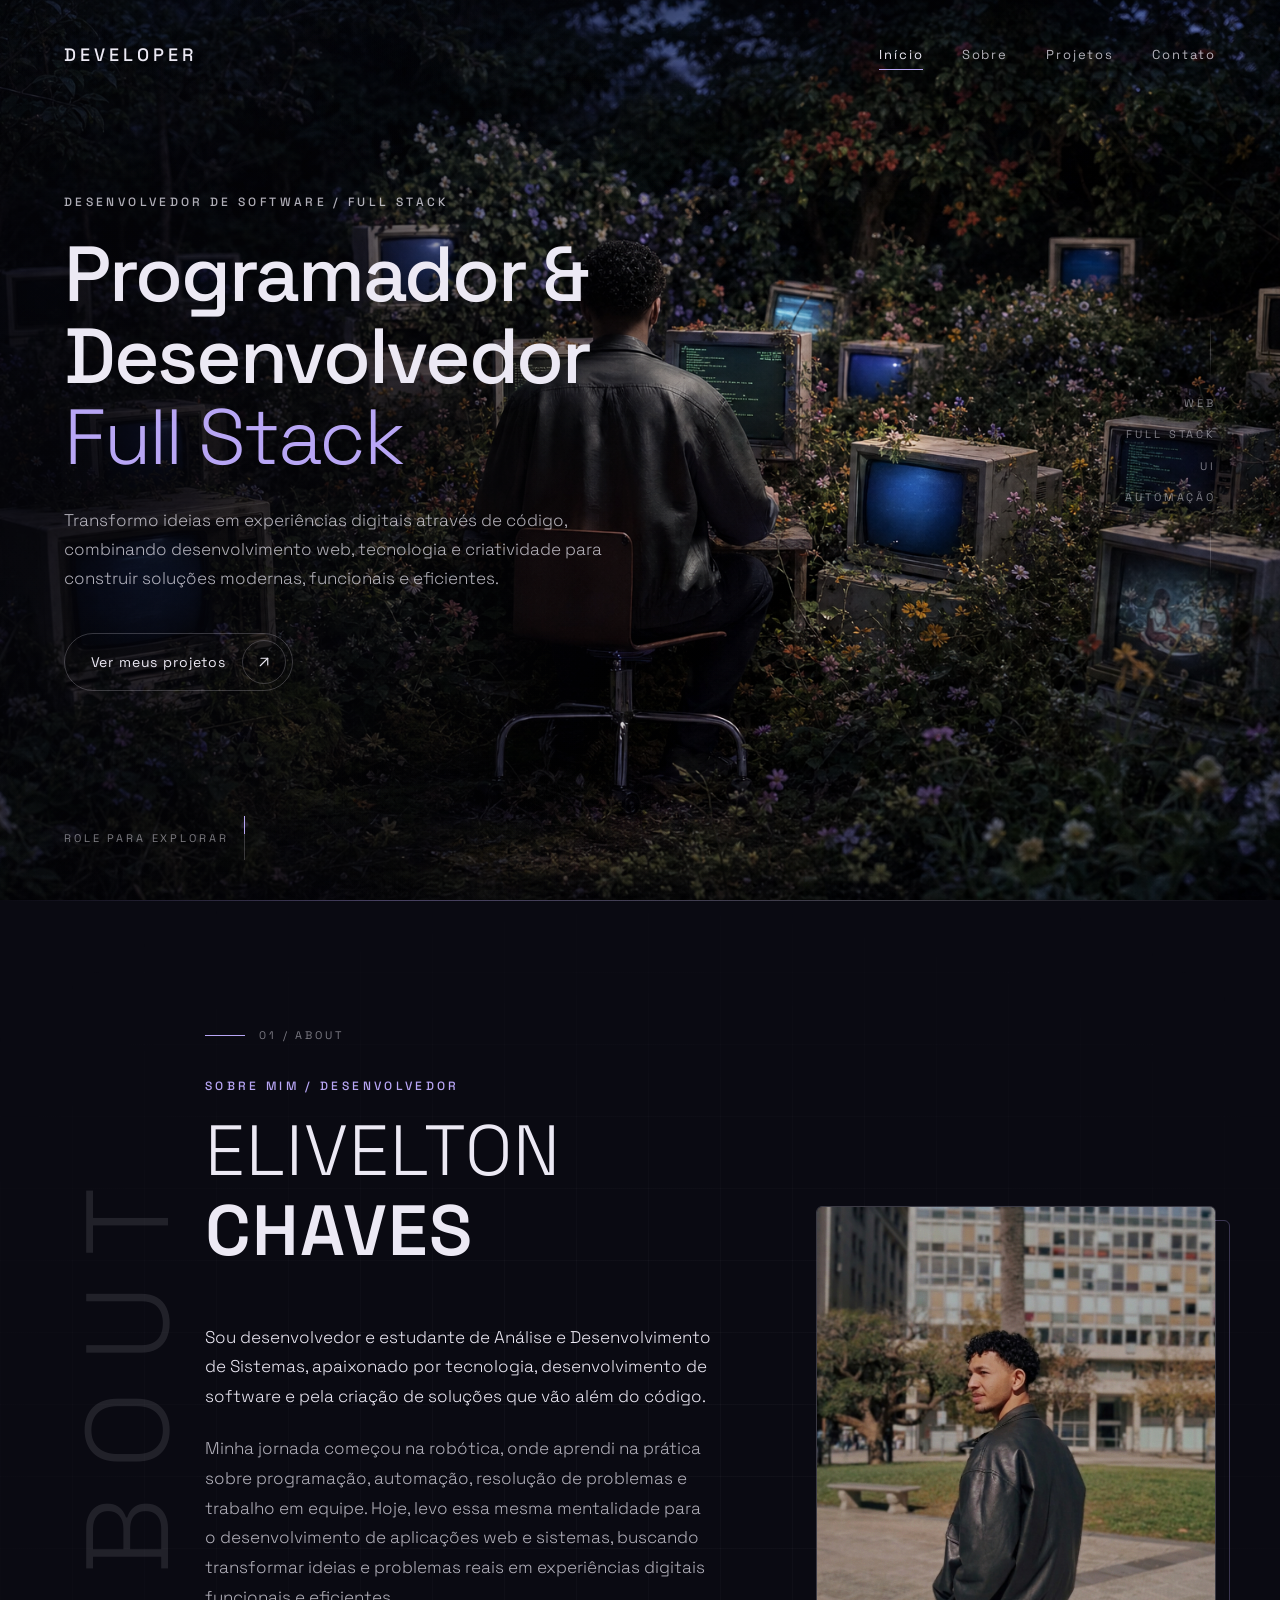
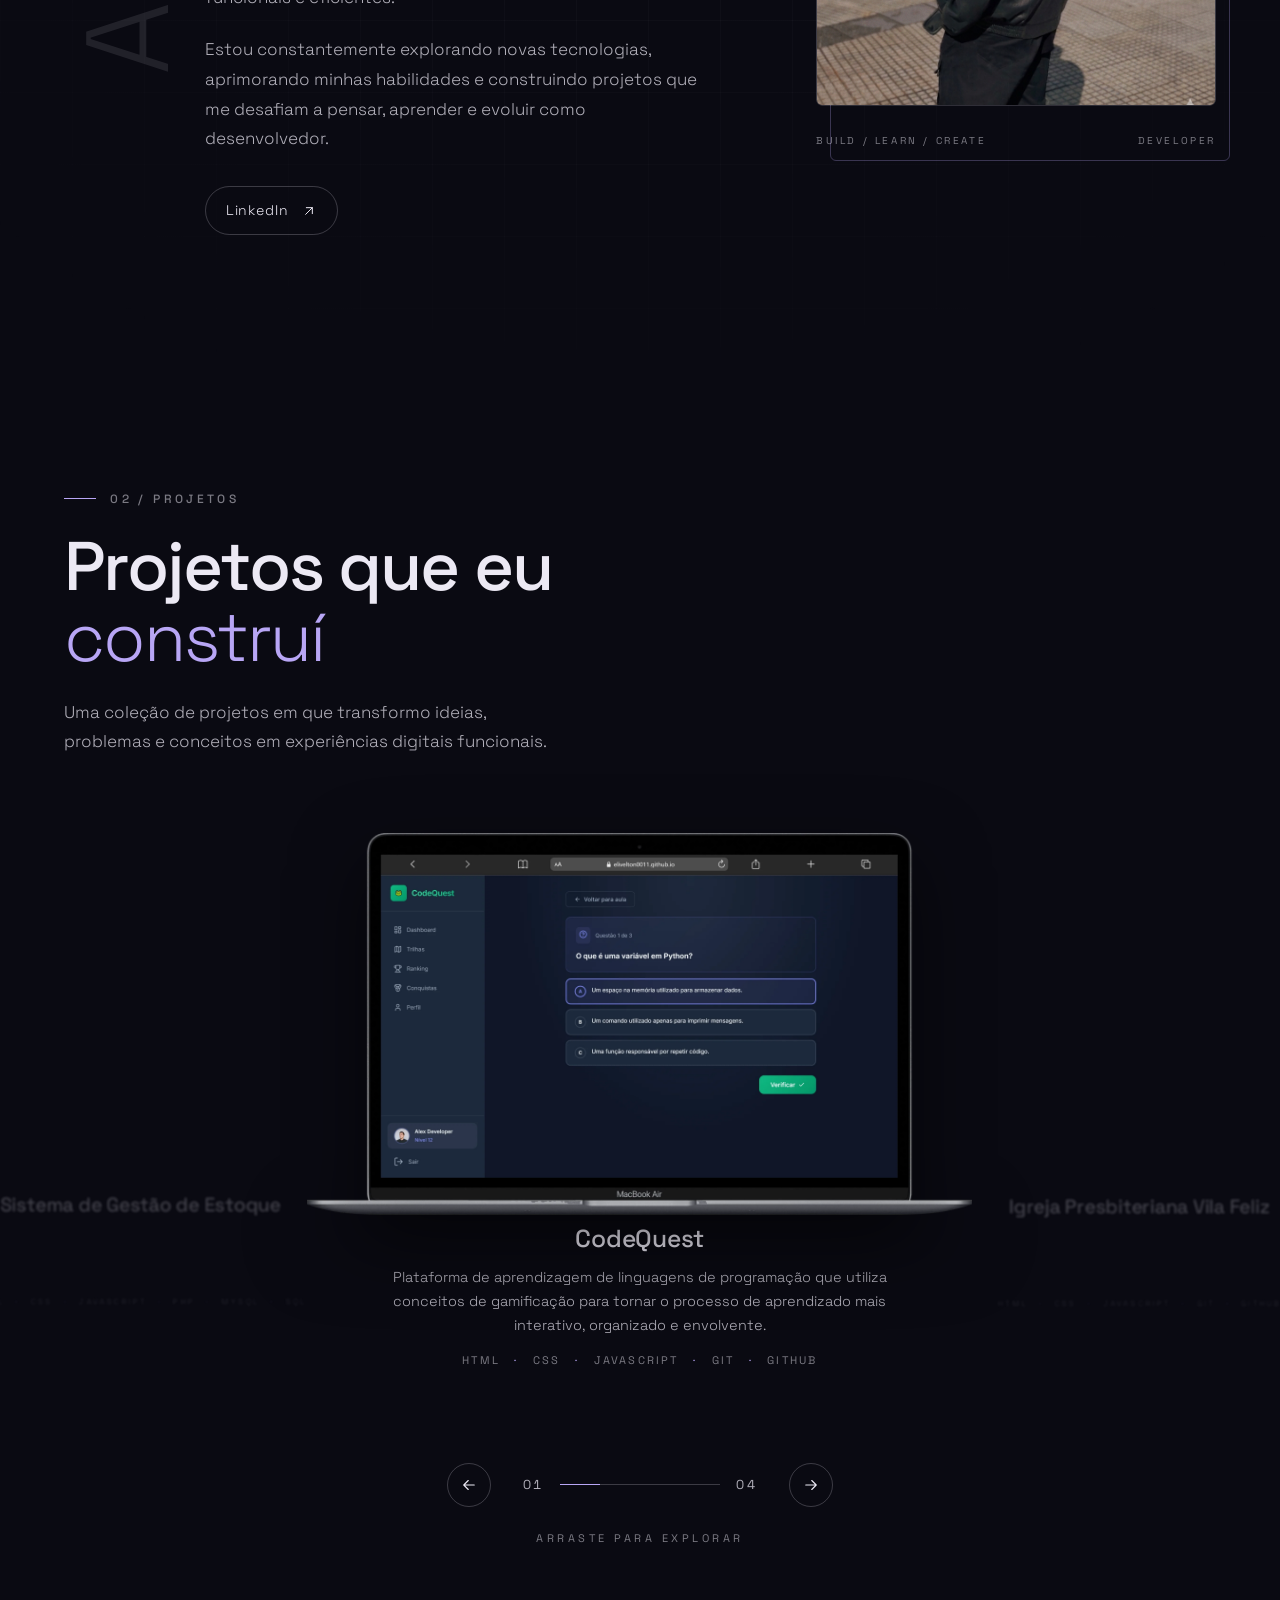
==== index.html @ 86b263e8 "hospedagem" ====
<!DOCTYPE html>
<html lang="pt-BR">
<head>
  <meta charset="UTF-8">
  <meta name="viewport" content="width=device-width, initial-scale=1">
  <title>Elivelton Chaves — Desenvolvedor Full Stack | Portfólio</title>
  <meta name="description" content="Portfólio de Elivelton Chaves, desenvolvedor full stack e estudante de Análise e Desenvolvimento de Sistemas. Veja projetos em HTML, CSS, JavaScript, Python e PHP.">
  <meta name="author" content="Elivelton Chaves">
  <meta name="robots" content="index, follow, max-image-preview:large">
  <meta name="theme-color" content="#0a0a12">
  <link rel="canonical" href="https://eliveltonchaves.com/">

  <!-- Open Graph / Twitter (falta apenas og:image, quando a imagem de compartilhamento 1200x630 existir) -->
  <meta property="og:type" content="website">
  <meta property="og:url" content="https://eliveltonchaves.com/">
  <meta property="og:locale" content="pt_BR">
  <meta property="og:site_name" content="Elivelton Chaves">
  <meta property="og:title" content="Elivelton Chaves — Desenvolvedor Full Stack">
  <meta property="og:description" content="Portfólio com projetos web: CodeQuest, Igreja Presbiteriana Vila Feliz, CobraFlow e Sistema de Gestão de Estoque.">
  <meta name="twitter:card" content="summary">
  <meta name="twitter:title" content="Elivelton Chaves — Desenvolvedor Full Stack">
  <meta name="twitter:description" content="Portfólio com projetos web: CodeQuest, Igreja Presbiteriana Vila Feliz, CobraFlow e Sistema de Gestão de Estoque.">

  <!-- Dados estruturados (schema.org) -->
  <script type="application/ld+json">
  {
    "@context": "https://schema.org",
    "@type": "Person",
    "name": "Elivelton Chaves",
    "url": "https://eliveltonchaves.com/",
    "jobTitle": "Desenvolvedor Full Stack",
    "description": "Desenvolvedor de software e estudante de Análise e Desenvolvimento de Sistemas.",
    "knowsAbout": ["HTML", "CSS", "JavaScript", "Python", "PHP", "MySQL", "Git"],
    "sameAs": ["https://www.linkedin.com/in/eliveltonchaves/"]
  }
  </script>

  <link rel="preconnect" href="https://fonts.googleapis.com">
  <link rel="preconnect" href="https://fonts.gstatic.com" crossorigin>
  <link href="https://fonts.googleapis.com/css2?family=Space+Grotesk:wght@300;400;500;600&display=swap" rel="stylesheet">
  <link rel="stylesheet" href="css/style.css">
</head>
<body>

  <section class="hero" id="inicio">
    <!-- Imagem original, sem nenhum filtro ou alteração -->
    <img class="hero__bg" src="assets/background.png" alt="Desenvolvedor sentado de costas diante de monitores CRT antigos, em meio a um jardim de flores à noite">

    <!-- Imagem de revelação: invisível por padrão, aparece só ao redor do cursor -->
    <img class="hero__reveal" src="assets/revelar-background.png" alt="" aria-hidden="true" decoding="async">

    <!-- Atmosfera de profundidade (elemento separado, a imagem não é tocada) -->
    <div class="hero__atmosphere" aria-hidden="true"></div>

    <header class="header">
      <a class="logo" href="#inicio" aria-label="Developer, ir para o início">Developer</a>

      <button class="menu-toggle" type="button" aria-label="Abrir menu" aria-expanded="false" aria-controls="menu">
        <span></span><span></span><span></span>
      </button>

      <nav class="nav" id="menu" aria-label="Navegação principal">
        <ul class="nav__list">
          <li><a class="nav__link is-active" href="#inicio">Início</a></li>
          <li><a class="nav__link" href="#sobre">Sobre</a></li>
          <li><a class="nav__link" href="#projetos">Projetos</a></li>
          <li><a class="nav__link" href="#contato">Contato</a></li>
        </ul>
      </nav>
    </header>

    <main class="hero__content">
      <p class="eyebrow">Desenvolvedor de Software / Full Stack</p>

      <h1 class="title">
        Programador &amp; Desenvolvedor <em>Full Stack</em>
      </h1>

      <p class="lead">
        Transformo ideias em experiências digitais através de código, combinando desenvolvimento web, tecnologia e criatividade para construir soluções modernas, funcionais e eficientes.
      </p>

      <a class="cta" href="#projetos">
        <span class="cta__label">Ver meus projetos</span>
        <span class="cta__icon" aria-hidden="true">
          <svg viewBox="0 0 24 24" width="18" height="18" fill="none" stroke="currentColor" stroke-width="1.5" stroke-linecap="round" stroke-linejoin="round">
            <path d="M7 17 17 7"/><path d="M8 7h9v9"/>
          </svg>
        </span>
      </a>
    </main>

    <aside class="tags" aria-label="Áreas de atuação">
      <span class="tags__line" aria-hidden="true"></span>
      <ul class="tags__list">
        <li>Web</li>
        <li>Full Stack</li>
        <li>UI</li>
        <li>Automação</li>
      </ul>
      <span class="tags__line" aria-hidden="true"></span>
    </aside>

    <footer class="scroll">
      <a class="scroll__link" href="#sobre" aria-label="Rolar para a próxima seção">
        <span class="scroll__text">Role para explorar</span>
        <span class="scroll__track" aria-hidden="true"><span class="scroll__dot"></span></span>
      </a>
    </footer>
  </section>

  <section class="about" id="sobre" aria-labelledby="about-title">
    <span class="about__grid" aria-hidden="true"></span>

    <p class="about__label" aria-hidden="true"><span class="about__label-inner">About</span></p>

    <div class="about__head">
      <p class="about__meta" aria-hidden="true"><span class="about__tick"></span>01 / About</p>
      <p class="about__eyebrow">Sobre mim / Desenvolvedor</p>
      <h2 class="about__name" id="about-title">
        <span class="word"><span class="word__inner">Elivelton</span></span>
        <span class="word word--bold"><span class="word__inner" style="--i:1">Chaves</span></span>
      </h2>
    </div>

    <figure class="about__photo">
      <div class="about__frame">
        <img src="assets/elivelton.png" width="896" height="1188" loading="lazy" decoding="async"
             alt="Retrato de Elivelton Chaves, de perfil, usando jaqueta de couro preta em uma praça ao ar livre">
        <span class="about__grain" aria-hidden="true"></span>
      </div>
      <figcaption class="about__caption" aria-hidden="true">
        <span>Build / Learn / Create</span>
        <span>Developer</span>
      </figcaption>
    </figure>

    <div class="about__bio">
      <p>Sou desenvolvedor e estudante de Análise e Desenvolvimento de Sistemas, apaixonado por tecnologia, desenvolvimento de software e pela criação de soluções que vão além do código.</p>
      <p>Minha jornada começou na robótica, onde aprendi na prática sobre programação, automação, resolução de problemas e trabalho em equipe. Hoje, levo essa mesma mentalidade para o desenvolvimento de aplicações web e sistemas, buscando transformar ideias e problemas reais em experiências digitais funcionais e eficientes.</p>
      <p>Estou constantemente explorando novas tecnologias, aprimorando minhas habilidades e construindo projetos que me desafiam a pensar, aprender e evoluir como desenvolvedor.</p>
      <p class="about__social">
        <a class="about__link" href="https://www.linkedin.com/in/eliveltonchaves/" target="_blank" rel="noopener noreferrer" aria-label="Elivelton Chaves no LinkedIn (abre em nova aba)">
          <span>LinkedIn</span>
          <svg viewBox="0 0 24 24" width="16" height="16" fill="none" stroke="currentColor" stroke-width="1.5" stroke-linecap="round" stroke-linejoin="round" aria-hidden="true">
            <path d="M7 17 17 7"/><path d="M8 7h9v9"/>
          </svg>
        </a>
      </p>
    </div>
  </section>

  <section class="projects" id="projetos" aria-labelledby="projects-title">
    <div class="projects__head">
      <p class="projects__meta"><span class="projects__tick" aria-hidden="true"></span>02 / PROJETOS</p>
      <h2 class="projects__title" id="projects-title">Projetos que eu <em>construí</em></h2>
      <p class="projects__lead">Uma coleção de projetos em que transformo ideias, problemas e conceitos em experiências digitais funcionais.</p>
    </div>

    <div class="pstage">
      <div class="pviewport" id="pviewport" tabindex="0" role="group" aria-roledescription="carousel" aria-label="Projetos"></div>
    </div>

    <div class="pcontrols">
      <button class="pbtn" id="pprev" type="button" aria-label="Projeto anterior"><svg viewBox="0 0 24 24" width="18" height="18" fill="none" stroke="currentColor" stroke-width="1.5" stroke-linecap="round" stroke-linejoin="round" aria-hidden="true"><path d="M19 12H5M11 6l-6 6 6 6"/></svg></button>
      <p class="pcount" aria-live="polite"><span id="pcur">01</span><span class="ptrack" aria-hidden="true"><i id="pfill"></i></span><span id="ptot">04</span></p>
      <button class="pbtn" id="pnext" type="button" aria-label="Próximo projeto"><svg viewBox="0 0 24 24" width="18" height="18" fill="none" stroke="currentColor" stroke-width="1.5" stroke-linecap="round" stroke-linejoin="round" aria-hidden="true"><path d="M5 12h14M13 6l6 6-6 6"/></svg></button>
    </div>
    <p class="phint" aria-hidden="true">Arraste para explorar</p>

    <noscript>
      <ul>
        <li><strong>CodeQuest</strong> — plataforma gamificada para aprender linguagens de programação.</li>
        <li><a href="https://www.ipvilafeliz.org/" rel="noopener noreferrer">Igreja Presbiteriana Vila Feliz</a> — portal institucional da igreja.</li>
        <li><strong>CobraFlow</strong> — automação de mensagens de cobrança.</li>
        <li><strong>Sistema de Gestão de Estoque</strong> — controle de produtos, categorias e preços.</li>
      </ul>
    </noscript>
  </section>

  <script src="js/projects.js"></script>
  <script src="js/script.js"></script>
</body>
</html>
---- css/style.css ----
/* ==========================================================
   Hero — portfólio de desenvolvedor
   A imagem de fundo nunca recebe filtros: todo efeito de
   leitura vive em elementos separados (.hero__atmosphere).
   ========================================================== */

:root {
  --ink: #0a0a12;
  --text: #ece9f4;
  --text-soft: rgba(236, 233, 244, 0.74);
  --text-faint: rgba(236, 233, 244, 0.5);
  --lavender: #b8a6f5;
  --line: rgba(236, 233, 244, 0.22);

  --font: "Space Grotesk", "Segoe UI", "Helvetica Neue", Arial, sans-serif;
  --pad-x: clamp(1.25rem, 5vw, 4.5rem);
  --pad-y: clamp(1.25rem, 3.5vw, 2.5rem);
  --ease: cubic-bezier(0.22, 0.61, 0.36, 1);
}

*, *::before, *::after { box-sizing: border-box; margin: 0; padding: 0; }

html { scroll-behavior: smooth; -webkit-text-size-adjust: 100%; }

body {
  font-family: var(--font);
  background: var(--ink);
  color: var(--text);
  -webkit-font-smoothing: antialiased;
}

a { color: inherit; text-decoration: none; }
ul { list-style: none; }

:focus-visible {
  outline: 1px solid var(--lavender);
  outline-offset: 4px;
  border-radius: 2px;
}

/* ---------- Seção ---------- */
.hero {
  position: relative;
  min-height: 100vh;
  min-height: 100svh;
  overflow: hidden;
  isolation: isolate;
  display: grid;
  grid-template-rows: auto 1fr auto;
  padding: var(--pad-y) var(--pad-x);
}

.hero__bg {
  position: absolute;
  inset: 0;
  width: 100%;
  height: 100%;
  object-fit: cover;
  object-position: 55% center; /* mantém o personagem em quadro em telas estreitas */
  z-index: -2;
  user-select: none;
}

/* Sombra atmosférica: gradientes radiais sobrepostos, sem bordas, que somem em direção ao centro */
.hero__atmosphere {
  position: absolute;
  inset: 0;
  z-index: -1;
  pointer-events: none;
  background:
    radial-gradient(ellipse 62% 78% at 6% 52%,
      rgba(5, 5, 10, 0.84) 0%,
      rgba(5, 5, 10, 0.76) 20%,
      rgba(5, 5, 10, 0.58) 40%,
      rgba(5, 5, 10, 0.34) 58%,
      rgba(5, 5, 10, 0.14) 75%,
      rgba(5, 5, 10, 0.04) 88%,
      rgba(5, 5, 10, 0) 100%),
    radial-gradient(ellipse 70% 30% at 50% -4%,
      rgba(5, 5, 10, 0.5) 0%,
      rgba(5, 5, 10, 0.2) 55%,
      rgba(5, 5, 10, 0) 100%),
    radial-gradient(ellipse 60% 26% at 20% 108%,
      rgba(5, 5, 10, 0.5) 0%,
      rgba(5, 5, 10, 0.18) 55%,
      rgba(5, 5, 10, 0) 100%);
}

/* ---------- Header ---------- */
.header {
  display: flex;
  align-items: center;
  justify-content: space-between;
  position: relative;
  z-index: 10;
}

.logo {
  font-size: 1.125rem;
  font-weight: 500;
  letter-spacing: 0.22em;
  text-transform: uppercase;
  transition: color 0.4s var(--ease), letter-spacing 0.5s var(--ease);
}
.logo:hover { color: var(--lavender); letter-spacing: 0.3em; }

.nav__list { display: flex; gap: clamp(1.5rem, 3vw, 2.75rem); }

.nav__link {
  position: relative;
  display: inline-block;
  padding: 0.4rem 0;
  font-size: 0.8125rem;
  font-weight: 400;
  letter-spacing: 0.14em;
  color: var(--text-soft);
  transition: color 0.35s var(--ease);
}
.nav__link::after {
  content: "";
  position: absolute;
  left: 0; bottom: 0;
  width: 100%; height: 1px;
  background: var(--lavender);
  transform: scaleX(0);
  transform-origin: right;
  transition: transform 0.45s var(--ease);
}
.nav__link:hover,
.nav__link.is-active { color: var(--text); }
.nav__link:hover::after,
.nav__link.is-active::after { transform: scaleX(1); transform-origin: left; }

.menu-toggle { display: none; }

/* ---------- Conteúdo principal ---------- */
.hero__content {
  align-self: center;
  max-width: 44rem;
  padding-block: 2rem;
}

.eyebrow {
  font-size: 0.75rem;
  font-weight: 500;
  letter-spacing: 0.28em;
  text-transform: uppercase;
  color: var(--text-soft);
  margin-bottom: 1.5rem;
}

.title {
  font-size: clamp(2.5rem, 1.2rem + 4.6vw, 5.25rem);
  font-weight: 500;
  line-height: 1.04;
  letter-spacing: -0.03em;
  color: var(--text);
  text-wrap: balance;
}
.title em {
  font-style: normal;
  font-weight: 300;
  color: var(--lavender);
}

.lead {
  max-width: 34rem;
  margin-top: 1.75rem;
  font-size: clamp(0.95rem, 0.88rem + 0.3vw, 1.0625rem);
  font-weight: 300;
  line-height: 1.7;
  color: var(--text-soft);
}

/* ---------- CTA ---------- */
.cta {
  display: inline-flex;
  align-items: center;
  gap: 1rem;
  margin-top: 2.5rem;
  padding: 0.4rem 0.4rem 0.4rem 1.6rem;
  border: 1px solid var(--line);
  border-radius: 999px;
  font-size: 0.875rem;
  letter-spacing: 0.06em;
  transition: border-color 0.45s var(--ease), gap 0.45s var(--ease), background-color 0.45s var(--ease);
}
.cta__icon {
  display: grid;
  place-items: center;
  width: 2.75rem;
  height: 2.75rem;
  border-radius: 50%;
  border: 1px solid var(--line);
  color: var(--text);
  transition: transform 0.6s var(--ease), background-color 0.45s var(--ease), color 0.45s var(--ease), border-color 0.45s var(--ease);
}
.cta:hover,
.cta:focus-visible {
  border-color: var(--lavender);
  gap: 1.35rem;
  background-color: rgba(184, 166, 245, 0.06);
}
.cta:hover .cta__icon,
.cta:focus-visible .cta__icon {
  transform: rotate(45deg);
  background-color: var(--lavender);
  border-color: var(--lavender);
  color: var(--ink);
}

/* ---------- Indicador lateral ---------- */
.tags {
  position: absolute;
  right: var(--pad-x);
  top: 50%;
  transform: translateY(-50%);
  display: flex;
  flex-direction: column;
  align-items: flex-end;
  gap: 1.1rem;
  z-index: 5;
}
.tags__line {
  width: 1px;
  height: 3.5rem;
  background: linear-gradient(to bottom, transparent, var(--line), transparent);
  margin-right: 0.3rem;
}
.tags__list {
  display: flex;
  flex-direction: column;
  align-items: flex-end;
  gap: 1.1rem;
}
.tags__list li {
  font-size: 0.6875rem;
  letter-spacing: 0.26em;
  text-transform: uppercase;
  color: var(--text-faint);
  transition: color 0.4s var(--ease);
}
.tags__list li:hover { color: var(--lavender); }

/* ---------- Scroll ---------- */
.scroll { position: relative; z-index: 5; }
.scroll__link {
  display: inline-flex;
  align-items: center;
  gap: 1rem;
  font-size: 0.6875rem;
  letter-spacing: 0.26em;
  text-transform: uppercase;
  color: var(--text-faint);
  transition: color 0.4s var(--ease);
}
.scroll__link:hover { color: var(--text); }

.scroll__track {
  position: relative;
  width: 1px;
  height: 2.75rem;
  background: var(--line);
  overflow: hidden;
}
.scroll__dot {
  position: absolute;
  left: 0; top: 0;
  width: 1px; height: 40%;
  background: var(--lavender);
  animation: scroll-hint 2.6s var(--ease) infinite;
}
@keyframes scroll-hint {
  0%   { transform: translateY(-100%); opacity: 0; }
  30%  { opacity: 1; }
  100% { transform: translateY(260%); opacity: 0; }
}

/* ---------- Entrada (uma única sequência ao carregar) ---------- */
@media (prefers-reduced-motion: no-preference) {
  .hero__content > * {
    opacity: 0;
    transform: translateY(14px);
    animation: enter 1s var(--ease) forwards;
  }
  .hero__content > :nth-child(1) { animation-delay: 0.15s; }
  .hero__content > :nth-child(2) { animation-delay: 0.3s; }
  .hero__content > :nth-child(3) { animation-delay: 0.45s; }
  .hero__content > :nth-child(4) { animation-delay: 0.6s; }
}
@keyframes enter { to { opacity: 1; transform: none; } }

@media (prefers-reduced-motion: reduce) {
  html { scroll-behavior: auto; }
  .scroll__dot { animation: none; height: 100%; opacity: 0.6; }
  * { transition-duration: 0.01ms !important; }
}

/* ==========================================================
   Tablet
   ========================================================== */
@media (max-width: 1024px) {
  .hero__content { max-width: 36rem; }
  .hero__atmosphere {
    background:
      radial-gradient(ellipse 80% 80% at 4% 52%,
        rgba(5, 5, 10, 0.86) 0%,
        rgba(5, 5, 10, 0.72) 25%,
        rgba(5, 5, 10, 0.46) 48%,
        rgba(5, 5, 10, 0.18) 72%,
        rgba(5, 5, 10, 0) 100%),
      radial-gradient(ellipse 70% 30% at 50% -4%, rgba(5, 5, 10, 0.5), rgba(5, 5, 10, 0) 100%),
      radial-gradient(ellipse 60% 26% at 20% 108%, rgba(5, 5, 10, 0.5), rgba(5, 5, 10, 0) 100%);
  }
}

/* ==========================================================
   Mobile
   ========================================================== */
@media (max-width: 720px) {
  .hero__bg { object-position: 58% center; }

  /* Sombra desce para a metade inferior, onde fica o texto */
  .hero__atmosphere {
    background:
      radial-gradient(ellipse 120% 70% at 30% 62%,
        rgba(5, 5, 10, 0.88) 0%,
        rgba(5, 5, 10, 0.74) 30%,
        rgba(5, 5, 10, 0.44) 58%,
        rgba(5, 5, 10, 0.14) 82%,
        rgba(5, 5, 10, 0) 100%),
      radial-gradient(ellipse 90% 22% at 50% -2%, rgba(5, 5, 10, 0.55), rgba(5, 5, 10, 0) 100%);
  }

  .hero__content { align-self: end; padding-block: 0 1.5rem; }
  .eyebrow { font-size: 0.6875rem; letter-spacing: 0.2em; margin-bottom: 1rem; }
  .lead { margin-top: 1.25rem; }
  .cta { margin-top: 1.75rem; }

  /* Menu mobile: botão fixo (acompanha a página), sem logo, 3 traços */
  .hero { z-index: 50; }
  .logo { display: none; }
  html.menu-open { overflow: hidden; overscroll-behavior: none; }
  .menu-toggle {
    display: grid;
    gap: 6px;
    width: 2.75rem;
    height: 2.75rem;
    place-content: center;
    background: rgba(10, 10, 18, 0.55);
    -webkit-backdrop-filter: blur(8px);
    backdrop-filter: blur(8px);
    border: 0;
    border-radius: 50%;
    cursor: pointer;
    position: fixed;
    top: var(--pad-y);
    right: var(--pad-x);
    z-index: 30;
  }
  .menu-toggle span {
    display: block;
    width: 1.5rem;
    height: 1px;
    background: var(--text);
    transition: transform 0.4s var(--ease), opacity 0.3s var(--ease);
  }
  .menu-toggle[aria-expanded="true"] span:nth-child(1) { transform: translateY(7px) rotate(45deg); }
  .menu-toggle[aria-expanded="true"] span:nth-child(2) { opacity: 0; transform: scaleX(0); }
  .menu-toggle[aria-expanded="true"] span:nth-child(3) { transform: translateY(-7px) rotate(-45deg); }

  .nav {
    position: fixed;
    inset: 0;
    z-index: 20;
    display: grid;
    place-items: center;
    background: rgba(5, 5, 10, 0.94);
    overscroll-behavior: contain;
    touch-action: none;
    opacity: 0;
    visibility: hidden;
    transition: opacity 0.4s var(--ease), visibility 0.4s;
  }
  .nav.is-open { opacity: 1; visibility: visible; }
  .nav__list { flex-direction: column; align-items: center; gap: 2rem; }
  .nav__link { font-size: 1.5rem; letter-spacing: 0.1em; }

  /* Indicadores: versão horizontal compacta no topo do conteúdo */
  .tags {
    top: auto;
    right: var(--pad-x);
    bottom: calc(var(--pad-y) + 0.25rem);
    transform: none;
    flex-direction: row;
    align-items: center;
  }
  .tags__line { display: none; }
  .tags__list { flex-direction: row; gap: 0.9rem; }
  .tags__list li:nth-child(n+3) { display: none; }

  .scroll__text { display: none; }
}

@media (max-width: 380px) {
  .tags { display: none; }
}

/* ==========================================================
   Revelação pelo cursor
   Mesma caixa, escala e posição de .hero__bg para alinhar
   pixel a pixel. A máscara é atualizada via JS (--mask).
   ========================================================== */
.hero__reveal {
  position: absolute;
  inset: 0;
  width: 100%;
  height: 100%;
  object-fit: cover;
  object-position: 55% center;
  z-index: -2;
  opacity: 0;
  pointer-events: none;
  user-select: none;
  will-change: mask-image, opacity;
  -webkit-mask-repeat: no-repeat;
  mask-repeat: no-repeat;
  -webkit-mask-size: 100% 100%;
  mask-size: 100% 100%;
}

@media (max-width: 720px) {
  .hero__reveal { object-position: 58% center; }
}

/* ==========================================================
   Seção Sobre
   Reaproveita as variáveis do Hero (--ink, --text, --lavender…)
   ========================================================== */
.about {
  position: relative;
  isolation: isolate;
  min-height: 100vh;
  display: grid;
  grid-template-columns: minmax(0, 1fr) minmax(0, 25rem);
  grid-template-areas:
    "head photo"
    "bio  photo";
  grid-template-rows: auto 1fr;
  column-gap: clamp(3rem, 8vw, 9rem);
  align-content: center;
  padding:
    clamp(5rem, 10vw, 8rem)
    var(--pad-x)
    clamp(5rem, 10vw, 8rem)
    calc(var(--pad-x) + clamp(6rem, 11vw, 10rem));
  background: var(--ink);
  overflow: hidden;
}

/* linha fina de transição com o Hero */
.about::before {
  content: "";
  position: absolute;
  top: 0; left: 0; right: 0;
  height: 1px;
  background: linear-gradient(90deg, transparent, rgba(184, 166, 245, 0.35) 30%, var(--line) 70%, transparent);
}

/* grade extremamente sutil, que se dissolve nas bordas */
.about__grid {
  position: absolute;
  inset: 0;
  z-index: -1;
  background-image:
    linear-gradient(to right, rgba(236, 233, 244, 0.035) 1px, transparent 1px),
    linear-gradient(to bottom, rgba(236, 233, 244, 0.035) 1px, transparent 1px);
  background-size: 72px 72px;
  -webkit-mask-image: radial-gradient(ellipse 70% 60% at 50% 50%, #000 0%, transparent 100%);
  mask-image: radial-gradient(ellipse 70% 60% at 50% 50%, #000 0%, transparent 100%);
}

/* ---- Rótulo lateral: a palavra inteira, rotacionada ---- */
.about__label {
  position: absolute;
  left: calc(var(--pad-x) + 0.55em);
  top: 50%;
  font-size: clamp(4rem, 2.5rem + 6vw, 8.5rem);
  font-weight: 300;
  line-height: 1;
  letter-spacing: 0.24em;
  text-transform: uppercase;
  white-space: nowrap;
  color: var(--text);
  opacity: 0.1;
  transform: translate(-50%, -50%) rotate(-90deg);
  pointer-events: none;
  user-select: none;
}
.about__label-inner { display: inline-block; padding-left: 0.24em; }

/* ---- Cabeçalho ---- */
.about__head { grid-area: head; align-self: end; }

.about__meta {
  display: flex;
  align-items: center;
  gap: 0.9rem;
  margin-bottom: 2.25rem;
  font-size: 0.6875rem;
  letter-spacing: 0.26em;
  text-transform: uppercase;
  color: var(--text-faint);
}
.about__tick {
  display: block;
  width: 2.5rem;
  height: 1px;
  background: var(--lavender);
}

.about__eyebrow {
  margin-bottom: 1.25rem;
  font-size: 0.75rem;
  font-weight: 500;
  letter-spacing: 0.28em;
  text-transform: uppercase;
  color: var(--lavender);
}

.about__name {
  display: flex;
  flex-wrap: wrap;
  column-gap: 0.32em;
  font-size: clamp(2.5rem, 1.4rem + 3.8vw, 4.75rem);
  font-weight: 300;
  line-height: 1.05;
  letter-spacing: 0.015em;
  text-transform: uppercase;
  color: var(--text);
}
.word { display: block; overflow: hidden; padding-bottom: 0.08em; }
.word__inner { display: block; }
.word--bold { font-weight: 600; }

/* ---- Biografia ---- */
.about__bio {
  grid-area: bio;
  max-width: 34rem;
  margin-top: clamp(2rem, 4vw, 3rem);
  align-self: start;
}
.about__bio p {
  font-size: clamp(0.95rem, 0.88rem + 0.3vw, 1.0625rem);
  font-weight: 300;
  line-height: 1.75;
  color: var(--text-soft);
}
.about__bio p + p { margin-top: 1.4rem; }
.about__bio p:first-child { color: var(--text); }

.about__bio .about__social { margin-top: 2rem; }
.about__link {
  display: inline-flex;
  align-items: center;
  gap: 0.75rem;
  padding: 0.7rem 1.25rem;
  border: 1px solid var(--line);
  border-radius: 999px;
  font-size: 0.875rem;
  letter-spacing: 0.06em;
  color: var(--text);
  transition: border-color 0.45s var(--ease), gap 0.45s var(--ease), background-color 0.45s var(--ease);
}
.about__link svg { transition: transform 0.6s var(--ease); }
.about__link:hover,
.about__link:focus-visible {
  border-color: var(--lavender);
  gap: 1rem;
  background-color: rgba(184, 166, 245, 0.06);
}
.about__link:hover svg,
.about__link:focus-visible svg { transform: rotate(45deg); }

/* ---- Foto ---- */
.about__photo {
  grid-area: photo;
  align-self: center;
  margin-top: clamp(2rem, 7vw, 6rem); /* leve deslocamento vertical, composição assimétrica */
  position: relative;
}
.about__frame {
  position: relative;
  aspect-ratio: 4 / 5;
  border-radius: 6px;
  border: 1px solid var(--line);
  box-shadow: 0 30px 60px -30px rgba(0, 0, 0, 0.7), 0 0 60px -20px rgba(184, 166, 245, 0.18);
  overflow: hidden;
}
.about__frame img {
  display: block;
  width: 100%;
  height: 100%;
  object-fit: cover;
  object-position: 50% 0%;
}
/* moldura deslocada, linha técnica */
.about__photo::before {
  content: "";
  position: absolute;
  inset: 0;
  transform: translate(14px, 14px);
  border: 1px solid rgba(184, 166, 245, 0.28);
  border-radius: 6px;
  pointer-events: none;
}
/* textura sutil por cima (a foto em si não é filtrada) */
.about__grain {
  position: absolute;
  inset: 0;
  pointer-events: none;
  opacity: 0.07;
  mix-blend-mode: overlay;
  background-image: url("data:image/svg+xml;utf8,<svg xmlns='http://www.w3.org/2000/svg' width='160' height='160'><filter id='n'><feTurbulence type='fractalNoise' baseFrequency='0.9' numOctaves='2' stitchTiles='stitch'/></filter><rect width='100%' height='100%' filter='url(%23n)'/></svg>");
}
.about__caption {
  display: flex;
  justify-content: space-between;
  gap: 1rem;
  margin-top: 1.75rem;
  font-size: 0.625rem;
  letter-spacing: 0.26em;
  text-transform: uppercase;
  color: var(--text-faint);
}

/* ---- Animações de entrada (somente com JS e sem redução de movimento) ---- */
@media (prefers-reduced-motion: no-preference) {
  .about.is-armed .about__label-inner {
    opacity: 0;
    transform: translateY(2.5rem);
    transition: opacity 1.6s var(--ease) 0.1s, transform 1.8s var(--ease) 0.1s;
  }
  .about.is-armed .about__meta,
  .about.is-armed .about__eyebrow {
    opacity: 0;
    transition: opacity 1.2s var(--ease) 0.2s;
  }
  .about.is-armed .word__inner {
    transform: translateY(115%);
    transition: transform 1.3s var(--ease);
    transition-delay: calc(0.35s + var(--i, 0) * 0.18s);
  }
  .about.is-armed .about__bio p {
    opacity: 0;
    transform: translateY(16px);
    transition: opacity 1.2s var(--ease), transform 1.2s var(--ease);
  }
  .about.is-armed .about__bio p:nth-child(1) { transition-delay: 0.9s; }
  .about.is-armed .about__bio p:nth-child(2) { transition-delay: 1.1s; }
  .about.is-armed .about__bio p:nth-child(3) { transition-delay: 1.3s; }
  .about.is-armed .about__bio p:nth-child(4) { transition-delay: 1.5s; }

  .about.is-armed .about__frame {
    clip-path: inset(0 0 100% 0 round 6px);
    transition: clip-path 1.6s var(--ease) 0.5s;
  }
  .about.is-armed .about__photo::before,
  .about.is-armed .about__caption {
    opacity: 0;
    transition: opacity 1.4s var(--ease) 1.4s;
  }

  .about.is-visible .about__label-inner { opacity: 1; transform: none; }
  .about.is-visible .about__meta,
  .about.is-visible .about__eyebrow { opacity: 1; }
  .about.is-visible .word__inner { transform: none; }
  .about.is-visible .about__bio p { opacity: 1; transform: none; }
  .about.is-visible .about__frame { clip-path: inset(0 0 0 0 round 6px); }
  .about.is-visible .about__photo::before,
  .about.is-visible .about__caption { opacity: 1; }
}

/* ---- Tablet ---- */
@media (max-width: 1024px) {
  .about {
    min-height: auto;
    grid-template-columns: minmax(0, 1fr) minmax(0, 15rem);
    grid-template-areas:
      "head head"
      "bio  photo";
    grid-template-rows: auto auto;
    column-gap: clamp(2rem, 5vw, 3.5rem);
    padding-left: calc(var(--pad-x) + 4.5rem);
  }
  .about__label { font-size: clamp(3.5rem, 8vw, 5rem); }
  .about__head { margin-bottom: 0.5rem; }
  .about__photo { margin-top: 3rem; align-self: start; }
  .about__bio { margin-top: 2.5rem; }
}

/* ---- Mobile: estrutura vertical, rótulo horizontal ---- */
@media (max-width: 720px) {
  .about {
    display: flex;
    flex-direction: column;
    padding: 4.5rem var(--pad-x) 4rem;
  }
  .about__label {
    position: static;
    transform: none;
    margin-bottom: 1.5rem;
    font-size: clamp(3rem, 16vw, 4.5rem);
    letter-spacing: 0.2em;
    opacity: 0.14;
  }
  .about__label-inner { padding-left: 0; }
  .about__meta { display: none; } /* decoração: fora no mobile para não alongar a seção */
  .about__eyebrow { margin-bottom: 1rem; }
  .about__photo { margin: 2.5rem 14px 0 0; }
  .about__caption { display: none; }
  .about__bio { margin-top: 2.5rem; }
}
/* ==========================================================
   PROJECTS — carrossel infinito
   ========================================================== */
.projects { position: relative; padding: clamp(5rem, 10vw, 9rem) 0 clamp(4rem, 8vw, 7rem); background: var(--ink); overflow-x: clip; }
.projects__head { max-width: 46rem; padding-inline: var(--pad-x); margin-bottom: clamp(3rem, 6vw, 5rem); }
.projects__meta { display: flex; align-items: center; gap: 0.9rem; margin-bottom: 1.5rem; font-size: 0.75rem; font-weight: 500; letter-spacing: 0.28em; text-transform: uppercase; color: var(--text-faint); }
.projects__tick { width: 2rem; height: 1px; background: var(--lavender); }
.projects__title { font-size: clamp(2.25rem, 1.1rem + 4vw, 4.75rem); font-weight: 500; line-height: 1.04; letter-spacing: -0.03em; color: var(--text); }
.projects__title em { font-style: normal; font-weight: 300; color: var(--lavender); }
.projects__lead { max-width: 32rem; margin-top: 1.5rem; font-size: clamp(0.95rem, 0.88rem + 0.3vw, 1.0625rem); font-weight: 300; line-height: 1.7; color: var(--text-soft); }

.pstage { --cw: clamp(17rem, 52vw, 47rem); --info: 13rem; position: relative; height: calc(var(--cw) / 1.742 + var(--info)); overflow-x: clip; }
.pviewport { position: absolute; inset: 0; perspective: 1200px; cursor: grab; touch-action: pan-y; user-select: none; -webkit-user-select: none; }
.pviewport.is-dragging { cursor: grabbing; }
.pviewport:focus-visible { outline: 1px solid var(--lavender); outline-offset: -2px; }

.pcard { position: absolute; top: 0; left: 50%; display: block; width: var(--cw); margin-left: calc(var(--cw) / -2); color: inherit; text-decoration: none; transform-origin: 50% 40%; will-change: transform, opacity; -webkit-user-drag: none; }
.pcard:focus-visible { outline: 1px solid var(--lavender); outline-offset: 6px; border-radius: 12px; }
.pcard__img { display: block; width: 100%; height: auto; aspect-ratio: 2536 / 1456; object-fit: contain; pointer-events: none;
  filter: drop-shadow(0 28px 36px rgba(0,0,0,0.55)) drop-shadow(0 0 28px rgba(184,166,245,0)) contrast(1);
  transition: transform 0.8s var(--ease), filter 0.6s var(--ease); }
.pcard.is-current:hover .pcard__img, .pcard.is-current:focus-visible .pcard__img { transform: translateY(-6px) scale(1.015);
  filter: drop-shadow(0 28px 36px rgba(0,0,0,0.55)) drop-shadow(0 0 28px rgba(184,166,245,0.22)) contrast(1.04); }

.pcard__info { margin-top: 0.5rem; padding-inline: 4%; text-align: center; }
.pcard__title { font-size: clamp(1.1rem, 0.9rem + 0.8vw, 1.6rem); font-weight: 500; letter-spacing: -0.01em; color: var(--text); opacity: calc(0.45 + var(--c, 0) * 0.55); }
.pcard__desc { max-width: 34rem; margin: 0.75rem auto 0; font-size: 0.9rem; font-weight: 300; line-height: 1.65; color: var(--text-soft); opacity: var(--c, 0); }
.pcard__tech { display: flex; flex-wrap: wrap; justify-content: center; gap: 0.4rem 0.9rem; margin-top: 1rem; list-style: none; font-size: 0.6875rem; letter-spacing: 0.2em; text-transform: uppercase; color: var(--text-faint); opacity: calc(0.4 + var(--c, 0) * 0.6); }
.pcard__tech li + li::before { content: "·"; margin-right: 0.9rem; color: var(--lavender); }
.pcard__cta { display: inline-block; margin-top: 1rem; font-size: 0.75rem; letter-spacing: 0.22em; text-transform: uppercase; color: var(--lavender); opacity: 0; transform: translateY(6px); transition: opacity 0.45s var(--ease), transform 0.45s var(--ease); }
.pcard.is-current:hover .pcard__cta, .pcard.is-current:focus-visible .pcard__cta { opacity: 1; transform: none; }
@media (hover: none) { .pcard.is-current .pcard__cta { opacity: 1; transform: none; } }

.pcontrols { display: flex; justify-content: center; align-items: center; gap: clamp(1rem, 3vw, 2rem); margin-top: 2.5rem; padding-inline: var(--pad-x); }
.pbtn { display: grid; place-items: center; width: 2.75rem; height: 2.75rem; border: 1px solid var(--line); border-radius: 50%; background: transparent; color: var(--text); cursor: pointer; transition: border-color 0.45s var(--ease), background-color 0.45s var(--ease), transform 0.3s var(--ease); }
.pbtn:hover, .pbtn:focus-visible { border-color: var(--lavender); background-color: rgba(184,166,245,0.08); }
.pbtn:active { transform: scale(0.94); }
.pcount { display: flex; align-items: center; gap: 1rem; font-size: 0.8125rem; letter-spacing: 0.2em; color: var(--text-soft); font-variant-numeric: tabular-nums; }
.ptrack { position: relative; display: block; width: clamp(5rem, 18vw, 10rem); height: 1px; background: var(--line); }
.ptrack i { position: absolute; inset: 0; background: var(--lavender); transform-origin: left; transform: scaleX(0.25); transition: transform 0.6s var(--ease); }
.phint { margin-top: 1.5rem; text-align: center; font-size: 0.6875rem; letter-spacing: 0.32em; text-transform: uppercase; color: var(--text-faint); }

@media (max-width: 1024px) { .pstage { --cw: clamp(17rem, 64vw, 40rem); } }
@media (max-width: 720px) { .pstage { --cw: 78vw; --info: 15rem; } }

@media (prefers-reduced-motion: no-preference) {
  .projects.is-armed :is(.projects__meta, .projects__title, .projects__lead, .pstage, .pcontrols, .phint) { opacity: 0; transform: translateY(18px); transition: opacity 1.2s var(--ease), transform 1.2s var(--ease), clip-path 1.3s var(--ease); }
  .projects.is-armed .projects__title { clip-path: inset(0 0 100% 0); transition-delay: 0.15s; }
  .projects.is-armed .projects__lead { transition-delay: 0.35s; }
  .projects.is-armed .pstage { transition-delay: 0.6s; }
  .projects.is-armed .pcontrols { transition-delay: 0.9s; }
  .projects.is-armed .phint { transition-delay: 1.05s; }
  .projects.is-visible :is(.projects__meta, .projects__title, .projects__lead, .pstage, .pcontrols, .phint) { opacity: 1; transform: none; }
  .projects.is-visible .projects__title { clip-path: inset(0 0 -0.2em 0); }
}
@media (prefers-reduced-motion: reduce) { .pcard__img, .pcard__cta, .ptrack i, .pbtn { transition: none; } }
/* ==========================================================
   CONTACT — encerramento do portfólio
   Reaproveita as variáveis do Hero (--ink, --text, --lavender…)
   ========================================================== */
.contact {
  position: relative;
  isolation: isolate;
  display: grid;
  grid-template-columns: minmax(0, 1fr) minmax(0, 34rem);
  grid-template-areas:
    "head list"
    "final final";
  column-gap: clamp(3rem, 8vw, 9rem);
  padding: clamp(5rem, 10vw, 9rem) var(--pad-x) clamp(4rem, 8vw, 6.5rem);
  background: var(--ink);
  overflow: hidden;
}
.contact::before {
  content: "";
  position: absolute;
  top: 0; left: 0; right: 0;
  height: 1px;
  background: linear-gradient(90deg, transparent, rgba(184, 166, 245, 0.35) 30%, var(--line) 70%, transparent);
}
.contact__grid {
  position: absolute;
  inset: 0;
  z-index: -1;
  background-image:
    linear-gradient(to right, rgba(236, 233, 244, 0.03) 1px, transparent 1px),
    linear-gradient(to bottom, rgba(236, 233, 244, 0.03) 1px, transparent 1px);
  background-size: 72px 72px;
  -webkit-mask-image: radial-gradient(ellipse 65% 60% at 70% 45%, #000 0%, transparent 100%);
  mask-image: radial-gradient(ellipse 65% 60% at 70% 45%, #000 0%, transparent 100%);
}

.contact__head { grid-area: head; align-self: start; max-width: 40rem; }
.contact__meta {
  display: flex;
  align-items: center;
  gap: 0.9rem;
  margin-bottom: 1.5rem;
  font-size: 0.75rem;
  font-weight: 500;
  letter-spacing: 0.28em;
  text-transform: uppercase;
  color: var(--text-faint);
}
.contact__tick { display: block; width: 2rem; height: 1px; background: var(--lavender); }
.contact__title {
  font-size: clamp(2.25rem, 1.1rem + 4vw, 4.75rem);
  font-weight: 500;
  line-height: 1.04;
  letter-spacing: -0.03em;
  color: var(--text);
  text-wrap: balance;
}
.contact__title em { font-style: normal; font-weight: 300; color: var(--lavender); }
.contact__lead {
  max-width: 28rem;
  margin-top: 1.75rem;
  font-size: clamp(0.95rem, 0.88rem + 0.3vw, 1.0625rem);
  font-weight: 300;
  line-height: 1.7;
  color: var(--text-soft);
}

/* ---- Lista de canais: linhas finas, sem cards ---- */
.contact__list {
  grid-area: list;
  align-self: end;
  margin-top: clamp(3rem, 6vw, 4.5rem);
  border-bottom: 1px solid rgba(236, 233, 244, 0.12);
}
.contact__list li { border-top: 1px solid rgba(236, 233, 244, 0.12); }

.clink {
  position: relative;
  display: grid;
  grid-template-columns: 1.4rem minmax(0, 1fr) auto;
  align-items: center;
  column-gap: 1.5rem;
  min-height: 4.75rem;
  padding-block: 1.35rem;
  color: var(--text);
}
/* linha lavanda que acompanha o hover */
.clink::before {
  content: "";
  position: absolute;
  top: -1px; left: 0;
  width: 100%; height: 1px;
  background: var(--lavender);
  transform: scaleX(0);
  transform-origin: left;
  transition: transform 0.7s var(--ease);
}
.clink:focus-visible { outline-offset: 2px; }

.clink__icon {
  color: var(--text-faint);
  transition: transform 0.6s var(--ease), color 0.4s var(--ease);
}
.clink__text { min-width: 0; display: grid; gap: 0.4rem; }
.clink__name {
  display: flex;
  align-items: center;
  flex-wrap: wrap;
  gap: 0.25rem 0.9rem;
  font-size: 0.6875rem;
  font-weight: 500;
  letter-spacing: 0.26em;
  text-transform: uppercase;
  color: var(--text-faint);
  transition: color 0.4s var(--ease);
}
.clink__info {
  font-size: clamp(1.05rem, 0.95rem + 0.5vw, 1.375rem);
  font-weight: 300;
  letter-spacing: -0.005em;
  color: var(--text);
  overflow-wrap: anywhere;
  transition: color 0.4s var(--ease), transform 0.6s var(--ease);
}
.clink__arrow {
  color: var(--text-faint);
  transition: transform 0.6s var(--ease), color 0.4s var(--ease);
}

.clink:hover::before,
.clink:focus-visible::before { transform: scaleX(1); }
.clink:hover .clink__icon,
.clink:focus-visible .clink__icon { transform: translateX(6px); color: var(--lavender); }
.clink:hover .clink__name,
.clink:focus-visible .clink__name { color: var(--text-soft); }
.clink:hover .clink__info,
.clink:focus-visible .clink__info { color: var(--lavender); transform: translateX(6px); }
.clink:hover .clink__arrow,
.clink:focus-visible .clink__arrow { transform: translate(4px, -4px); color: var(--lavender); }

/* Email: contato direto, com uma pequena chamada */
.clink--mail .clink__info { color: var(--lavender); }
.clink__tag {
  padding: 0.2rem 0.6rem;
  border: 1px solid rgba(184, 166, 245, 0.35);
  border-radius: 999px;
  font-size: 0.5625rem;
  letter-spacing: 0.22em;
  color: var(--lavender);
}

/* ---- CTA final ---- */
.contact__final {
  grid-area: final;
  display: flex;
  align-items: flex-end;
  justify-content: space-between;
  flex-wrap: wrap;
  gap: 1.75rem 3rem;
  margin-top: clamp(4rem, 8vw, 7rem);
}
.contact__open {
  max-width: 26rem;
  font-size: clamp(1.15rem, 1rem + 0.7vw, 1.6rem);
  font-weight: 300;
  line-height: 1.4;
  color: var(--text-soft);
}
.contact__cta {
  position: relative;
  display: inline-flex;
  align-items: center;
  gap: 0.85rem;
  padding: 0.85rem 0;
  font-size: 0.875rem;
  letter-spacing: 0.06em;
  color: var(--text);
  transition: gap 0.45s var(--ease), color 0.4s var(--ease);
}
.contact__cta::after {
  content: "";
  position: absolute;
  left: 0; bottom: 0;
  width: 100%; height: 1px;
  background: var(--lavender);
  transform-origin: left;
  transition: transform 0.6s var(--ease);
}
.contact__cta svg { transition: transform 0.6s var(--ease); }
.contact__cta:hover,
.contact__cta:focus-visible { gap: 1.2rem; color: var(--lavender); }
.contact__cta:hover svg,
.contact__cta:focus-visible svg { transform: rotate(45deg); }

/* ==========================================================
   FOOTER — assinatura final
   ========================================================== */
.sfoot {
  position: relative;
  isolation: isolate;
  padding: clamp(4rem, 8vw, 7rem) var(--pad-x) clamp(1.25rem, 2.5vw, 1.75rem);
  background: var(--ink);
  overflow: hidden;
}
.sfoot::before {
  content: "";
  position: absolute;
  top: 0; left: 0; right: 0;
  height: 1px;
  background: linear-gradient(90deg, transparent, var(--line) 30%, rgba(184, 166, 245, 0.3) 70%, transparent);
}
/* iluminação atmosférica quase imperceptível */
.sfoot__glow {
  position: absolute;
  left: 50%; bottom: 0;
  z-index: -1;
  width: min(110%, 90rem);
  height: 75%;
  transform: translateX(-50%);
  pointer-events: none;
  background: radial-gradient(ellipse 50% 70% at 50% 100%, rgba(184, 166, 245, 0.1) 0%, rgba(184, 166, 245, 0.035) 45%, rgba(184, 166, 245, 0) 75%);
}

.sfoot__top {
  display: flex;
  justify-content: space-between;
  align-items: flex-start;
  flex-wrap: wrap;
  gap: 1.25rem 3rem;
}
.sfoot__role {
  font-size: 0.75rem;
  font-weight: 500;
  letter-spacing: 0.28em;
  text-transform: uppercase;
  color: var(--lavender);
}
.sfoot__phrase {
  max-width: 24rem;
  font-size: 0.9375rem;
  font-weight: 300;
  line-height: 1.6;
  color: var(--text-soft);
}

.sfoot__name {
  display: flex;
  flex-direction: column;
  margin-block: clamp(3rem, 7vw, 6rem);
  font-size: clamp(2.5rem, 12.5vw, 10.5rem);
  font-weight: 300;
  line-height: 0.95;
  letter-spacing: -0.01em;
  text-transform: uppercase;
  color: var(--text);
  user-select: none;
}
.sfoot__word { display: block; padding-bottom: 0.06em; }
.sfoot__word--bold { align-self: flex-end; font-weight: 600; }

.sfoot__links { display: flex; flex-wrap: wrap; gap: 0 clamp(1.25rem, 3vw, 2.5rem); }
.sfoot__links a {
  position: relative;
  display: inline-flex;
  align-items: center;
  gap: 0.6rem;
  min-height: 2.75rem;
  font-size: 0.6875rem;
  letter-spacing: 0.22em;
  text-transform: uppercase;
  color: var(--text-faint);
  transition: color 0.4s var(--ease);
}
.sfoot__links a::after {
  content: "";
  position: absolute;
  left: 0; bottom: 0.45rem;
  width: 100%; height: 1px;
  background: var(--lavender);
  transform: scaleX(0);
  transform-origin: right;
  transition: transform 0.5s var(--ease);
}
.sfoot__links a:hover,
.sfoot__links a:focus-visible { color: var(--text); }
.sfoot__links a:hover::after,
.sfoot__links a:focus-visible::after { transform: scaleX(1); transform-origin: left; }
.sfoot__links svg { color: var(--lavender); flex: none; }

.sfoot__bar {
  display: flex;
  align-items: center;
  justify-content: space-between;
  flex-wrap: wrap;
  gap: 1rem 2rem;
  margin-top: clamp(2rem, 4vw, 3rem);
  padding-top: 1.25rem;
  border-top: 1px solid rgba(236, 233, 244, 0.14);
  font-size: 0.6875rem;
  letter-spacing: 0.18em;
  text-transform: uppercase;
  color: var(--text-faint);
}
.sfoot__top-btn {
  display: inline-flex;
  align-items: center;
  gap: 0.7rem;
  min-height: 2.75rem;
  padding: 0 1.1rem;
  border: 1px solid var(--line);
  border-radius: 999px;
  background: transparent;
  font: inherit;
  letter-spacing: inherit;
  text-transform: inherit;
  color: var(--text-soft);
  cursor: pointer;
  transition: border-color 0.45s var(--ease), color 0.4s var(--ease), background-color 0.45s var(--ease);
}
.sfoot__top-btn svg { transition: transform 0.6s var(--ease); }
.sfoot__top-btn:hover,
.sfoot__top-btn:focus-visible { border-color: var(--lavender); color: var(--text); background-color: rgba(184, 166, 245, 0.06); }
.sfoot__top-btn:hover svg,
.sfoot__top-btn:focus-visible svg { transform: translateY(-3px); }

/* ---- Animações de entrada (JS arma; sem JS ou com redução de movimento, tudo visível) ---- */
@media (prefers-reduced-motion: no-preference) {
  .contact.is-armed :is(.contact__meta, .contact__title, .contact__lead, .contact__list li, .contact__open, .contact__cta) {
    opacity: 0;
    transform: translateY(18px);
    transition: opacity 1.2s var(--ease), transform 1.2s var(--ease), clip-path 1.3s var(--ease);
  }
  .contact.is-armed .contact__meta { transition-delay: 0.1s; }
  .contact.is-armed .contact__title { clip-path: inset(0 0 100% 0); transition-delay: 0.25s; }
  .contact.is-armed .contact__lead { transition-delay: 0.5s; }
  .contact.is-armed .contact__list li { transition-delay: calc(0.7s + var(--i, 0) * 0.12s); }
  .contact.is-armed .contact__open { transition-delay: 1.5s; }
  .contact.is-armed .contact__cta { transition-delay: 1.65s; }

  .contact.is-visible :is(.contact__meta, .contact__title, .contact__lead, .contact__list li, .contact__open, .contact__cta) { opacity: 1; transform: none; }
  .contact.is-visible .contact__title { clip-path: inset(0 0 -0.2em 0); }

  .sfoot.is-armed :is(.sfoot__top, .sfoot__word, .sfoot__links, .sfoot__bar) {
    opacity: 0;
    transform: translateY(18px);
    transition: opacity 1.3s var(--ease), transform 1.3s var(--ease);
  }
  .sfoot.is-armed .sfoot__glow { opacity: 0; transition: opacity 2.4s var(--ease) 0.4s; }
  .sfoot.is-armed .sfoot__word { transform: translateY(40%); transition-duration: 1.6s; }
  .sfoot.is-armed .sfoot__word:nth-child(2) { transition-delay: 0.15s; }
  .sfoot.is-armed .sfoot__links { transition-delay: 0.5s; }
  .sfoot.is-armed .sfoot__bar { transition-delay: 0.7s; }

  .sfoot.is-visible :is(.sfoot__top, .sfoot__word, .sfoot__links, .sfoot__bar) { opacity: 1; transform: none; }
  .sfoot.is-visible .sfoot__glow { opacity: 1; }
}

@media (prefers-reduced-motion: reduce) {
  .clink:hover .clink__icon, .clink:focus-visible .clink__icon,
  .clink:hover .clink__info, .clink:focus-visible .clink__info,
  .clink:hover .clink__arrow, .clink:focus-visible .clink__arrow,
  .contact__cta:hover svg, .contact__cta:focus-visible svg,
  .sfoot__top-btn:hover svg, .sfoot__top-btn:focus-visible svg { transform: none; }
}

/* ---- Tablet ---- */
@media (max-width: 1024px) {
  .contact { grid-template-columns: minmax(0, 1fr) minmax(0, 24rem); column-gap: clamp(2rem, 5vw, 3.5rem); }
  .clink { column-gap: 1.1rem; padding-block: 1.2rem; }
  .sfoot__name { font-size: clamp(2.5rem, 12.5vw, 8rem); }
}
@media (max-width: 820px) {
  .contact {
    grid-template-columns: minmax(0, 1fr);
    grid-template-areas: "head" "list" "final";
  }
  .contact__list { margin-top: 3rem; }
}

/* ---- Mobile: uma coluna, áreas de toque confortáveis ---- */
@media (max-width: 720px) {
  .contact { padding-block: 4.5rem 3.5rem; }
  .contact__lead { margin-top: 1.25rem; }
  .clink { grid-template-columns: 1.25rem minmax(0, 1fr) auto; column-gap: 1rem; min-height: 4.5rem; padding-block: 1.1rem; }
  .clink__icon { width: 20px; height: 20px; }
  .clink__arrow { width: 20px; height: 20px; }
  .clink__info { font-size: 1rem; }
  .contact__final { flex-direction: column; align-items: flex-start; margin-top: 3.5rem; }
  .contact__cta { min-height: 2.75rem; }

  .sfoot { padding-top: 3.5rem; }
  .sfoot__top { flex-direction: column; }
  .sfoot__name { margin-block: 2.5rem; }
  .sfoot__links { gap: 0 1.5rem; }
  .sfoot__bar { flex-direction: column; align-items: flex-start; gap: 0.75rem; }
  .sfoot__top-btn { margin-top: 0.75rem; }
}
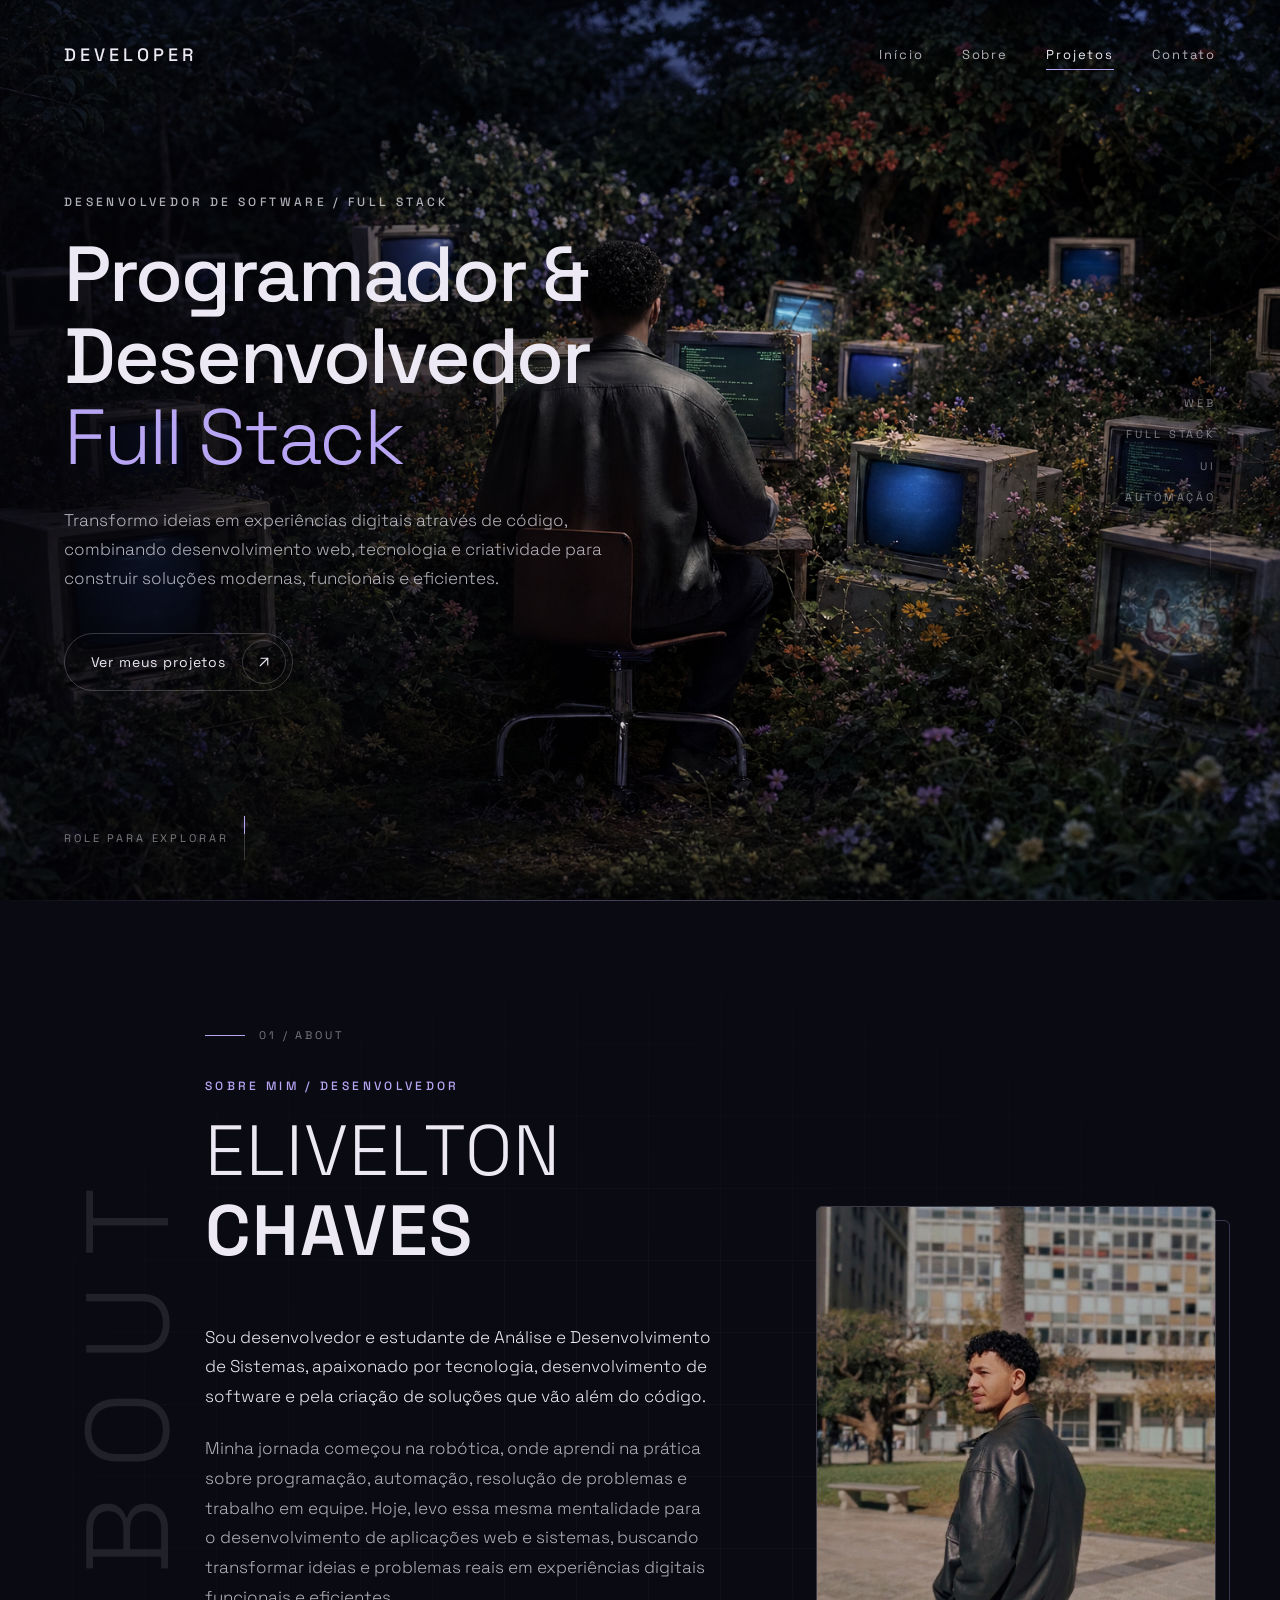
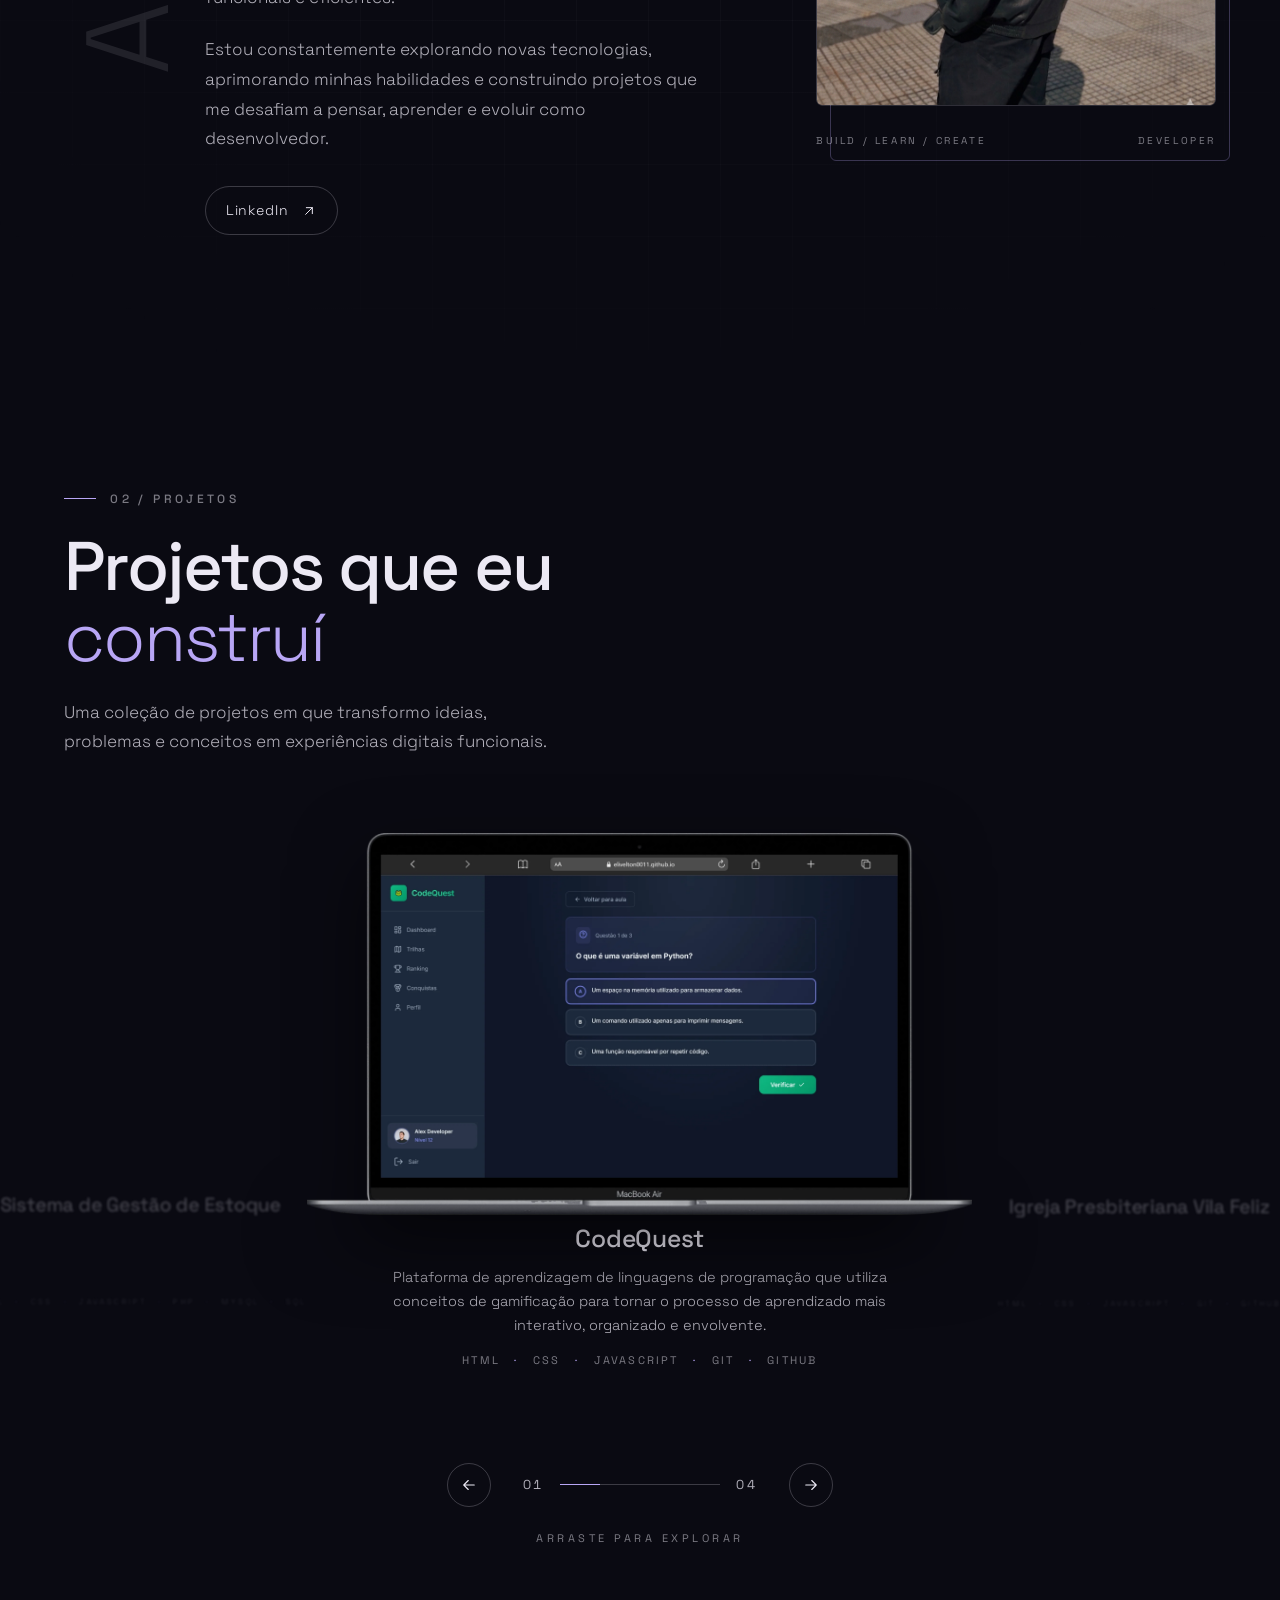
==== commit d28d1b3b: "update" ====
--- a/index.html
+++ b/index.html
@@ -8,11 +8,11 @@
   <meta name="author" content="Elivelton Chaves">
   <meta name="robots" content="index, follow, max-image-preview:large">
   <meta name="theme-color" content="#0a0a12">
-  <link rel="canonical" href="https://eliveltonchaves.com/">
+  <link rel="canonical" href="https://www.eliveltonchaves.com/">
 
   <!-- Open Graph / Twitter (falta apenas og:image, quando a imagem de compartilhamento 1200x630 existir) -->
   <meta property="og:type" content="website">
-  <meta property="og:url" content="https://eliveltonchaves.com/">
+  <meta property="og:url" content="https://www.eliveltonchaves.com/">
   <meta property="og:locale" content="pt_BR">
   <meta property="og:site_name" content="Elivelton Chaves">
   <meta property="og:title" content="Elivelton Chaves — Desenvolvedor Full Stack">
@@ -27,7 +27,7 @@
     "@context": "https://schema.org",
     "@type": "Person",
     "name": "Elivelton Chaves",
-    "url": "https://eliveltonchaves.com/",
+    "url": "https://www.eliveltonchaves.com/",
     "jobTitle": "Desenvolvedor Full Stack",
     "description": "Desenvolvedor de software e estudante de Análise e Desenvolvimento de Sistemas.",
     "knowsAbout": ["HTML", "CSS", "JavaScript", "Python", "PHP", "MySQL", "Git"],
@@ -181,4 +181,4 @@
   <script src="js/projects.js"></script>
   <script src="js/script.js"></script>
 </body>
-</html>
+</html>
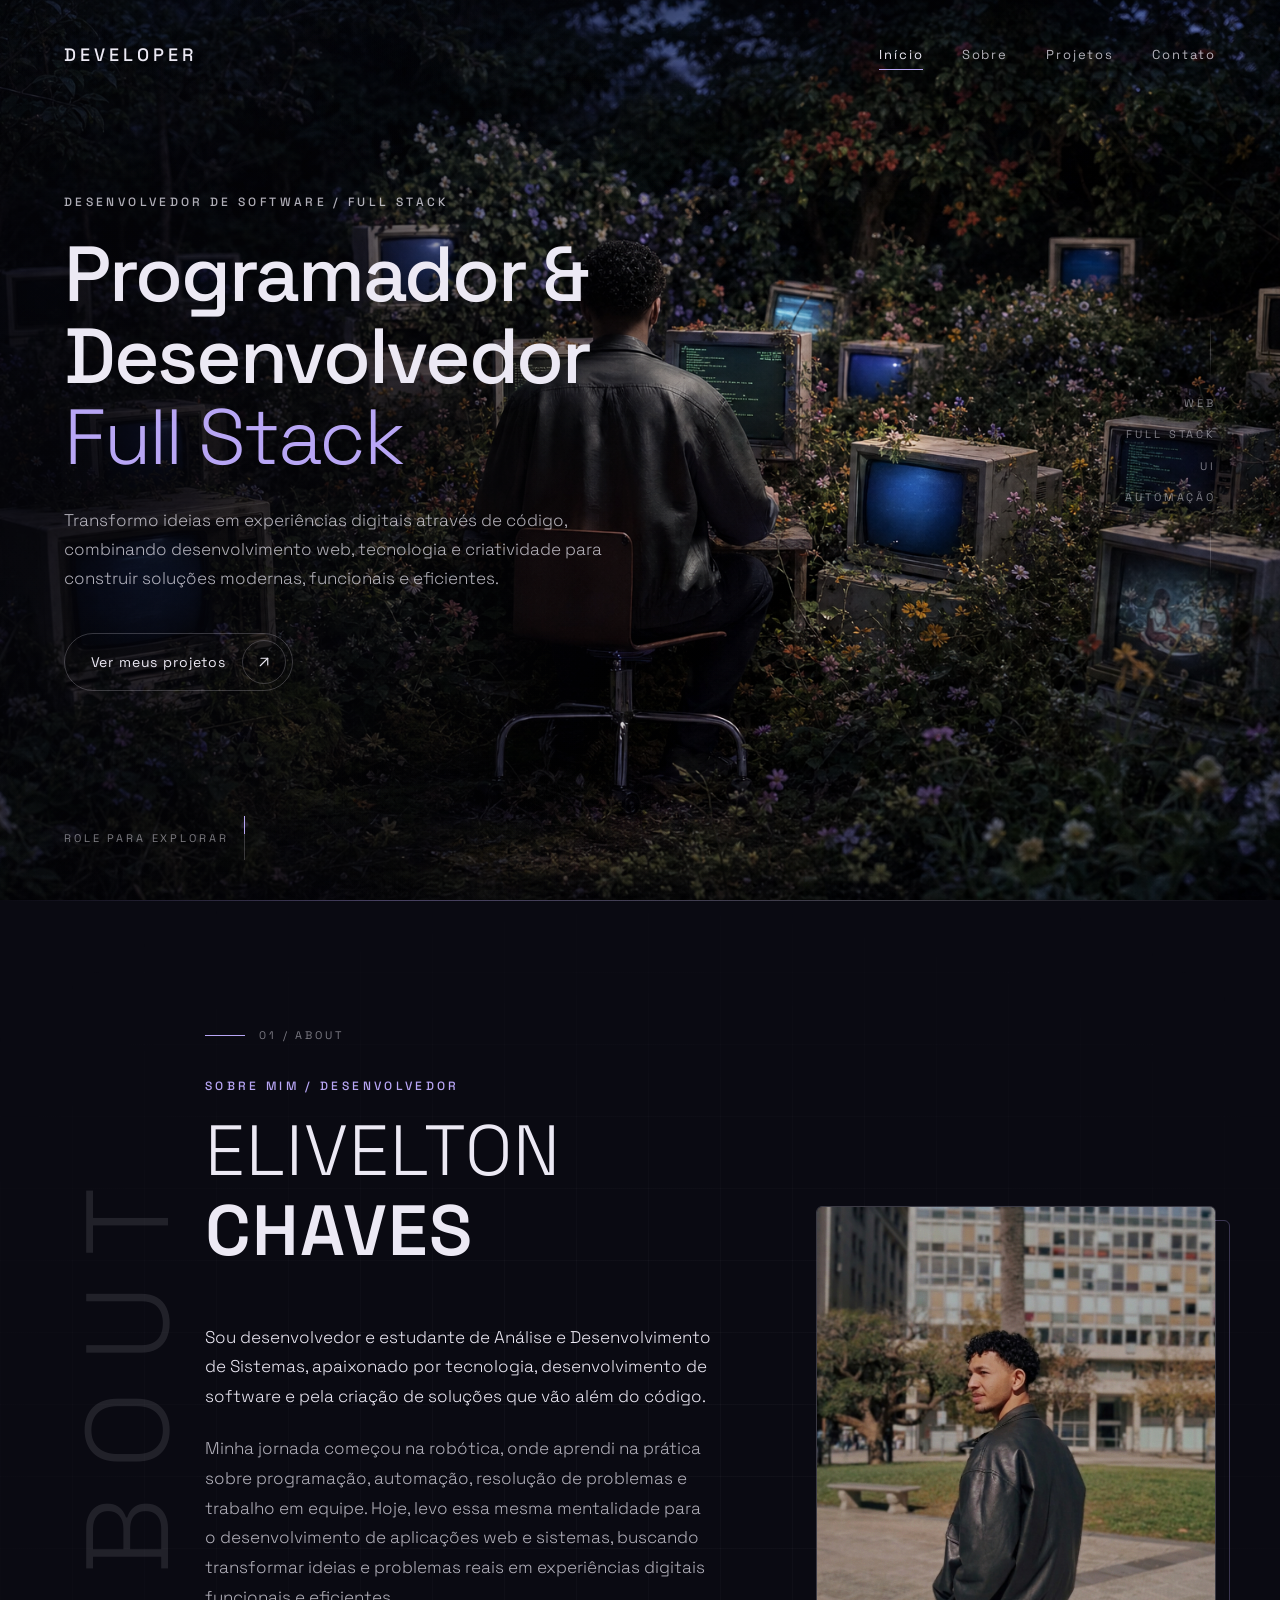
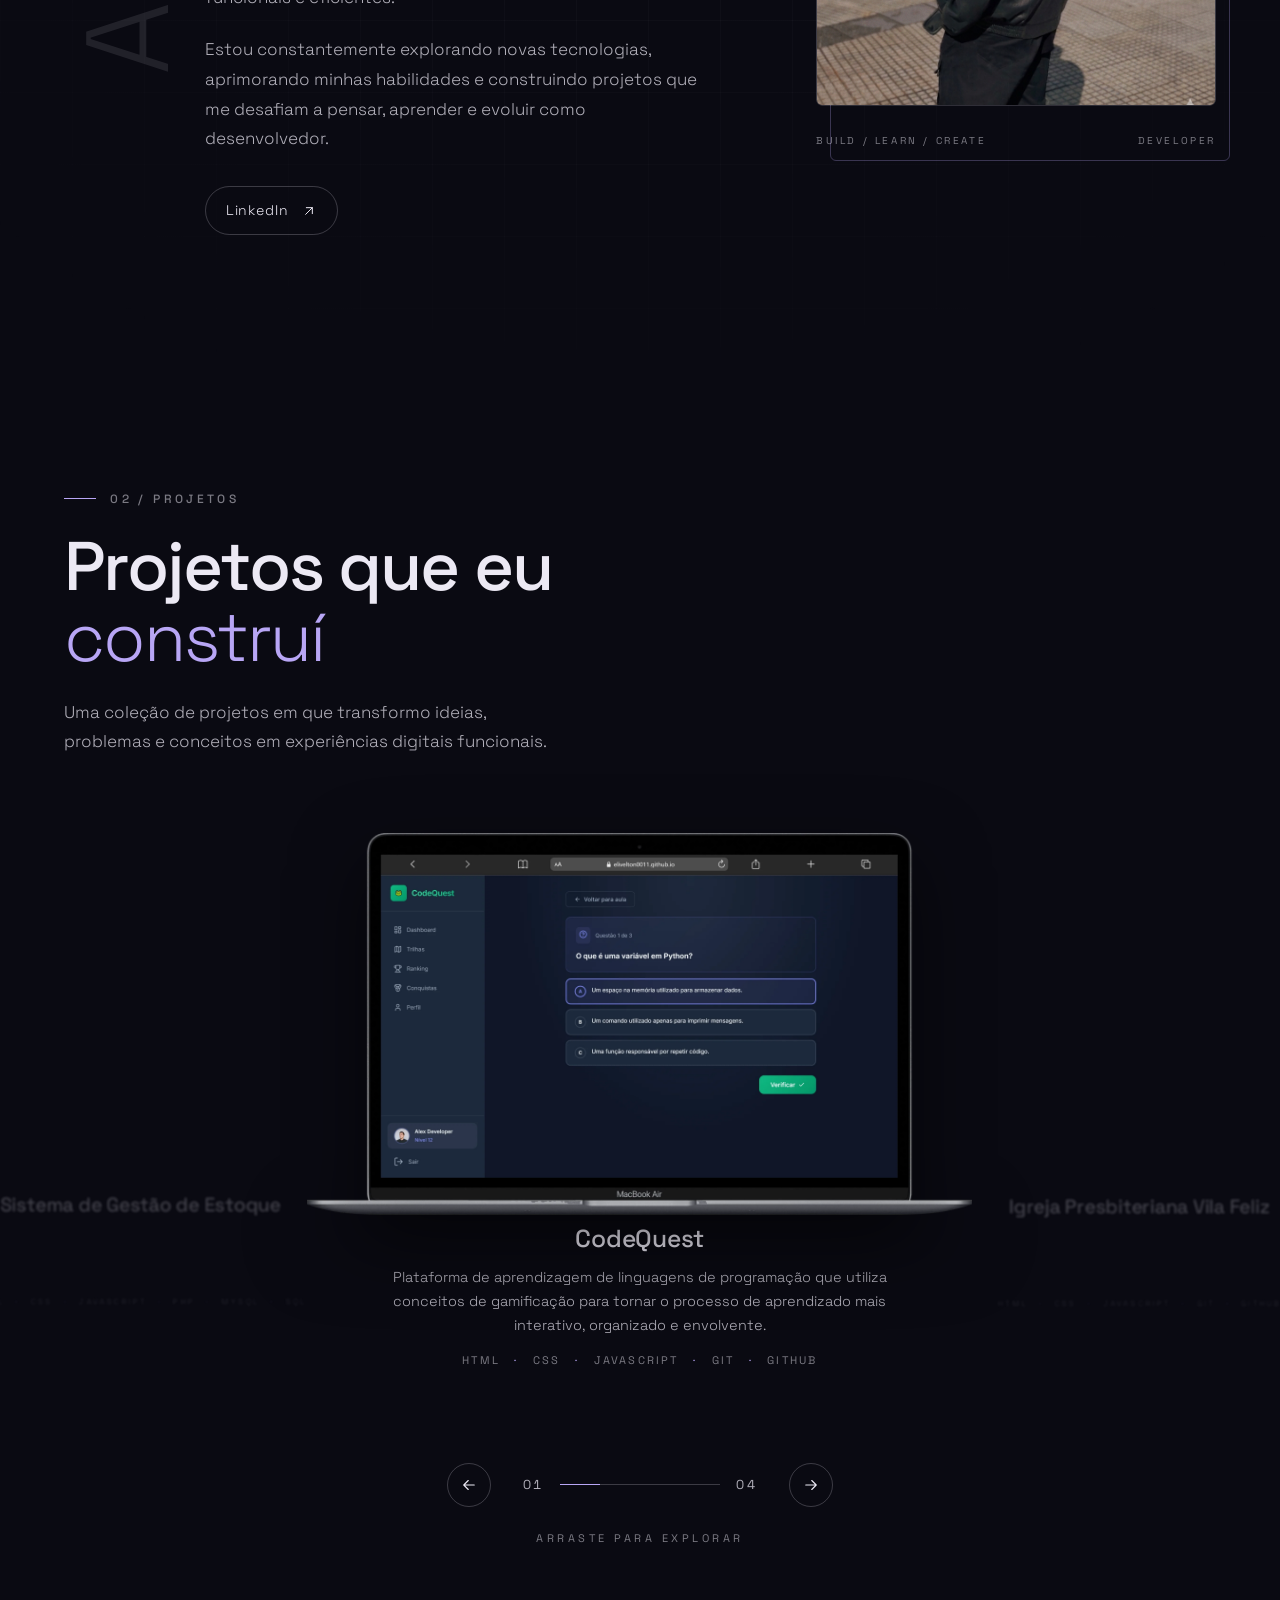
==== commit a9d9eb28: "update" ====
--- a/index.html
+++ b/index.html
@@ -10,14 +10,19 @@
   <meta name="theme-color" content="#0a0a12">
   <link rel="canonical" href="https://www.eliveltonchaves.com/">
 
-  <!-- Open Graph / Twitter (falta apenas og:image, quando a imagem de compartilhamento 1200x630 existir) -->
+  <!-- Open Graph / Twitter -->
   <meta property="og:type" content="website">
   <meta property="og:url" content="https://www.eliveltonchaves.com/">
   <meta property="og:locale" content="pt_BR">
   <meta property="og:site_name" content="Elivelton Chaves">
+  <meta property="og:image" content="https://www.eliveltonchaves.com/assets/og-image.jpg">
+  <meta property="og:image:width" content="1200">
+  <meta property="og:image:height" content="630">
+  <meta property="og:image:alt" content="Elivelton Chaves, desenvolvedor full stack, ao lado do texto Portfólio">
   <meta property="og:title" content="Elivelton Chaves — Desenvolvedor Full Stack">
   <meta property="og:description" content="Portfólio com projetos web: CodeQuest, Igreja Presbiteriana Vila Feliz, CobraFlow e Sistema de Gestão de Estoque.">
-  <meta name="twitter:card" content="summary">
+  <meta name="twitter:card" content="summary_large_image">
+  <meta name="twitter:image" content="https://www.eliveltonchaves.com/assets/og-image.jpg">
   <meta name="twitter:title" content="Elivelton Chaves — Desenvolvedor Full Stack">
   <meta name="twitter:description" content="Portfólio com projetos web: CodeQuest, Igreja Presbiteriana Vila Feliz, CobraFlow e Sistema de Gestão de Estoque.">
 
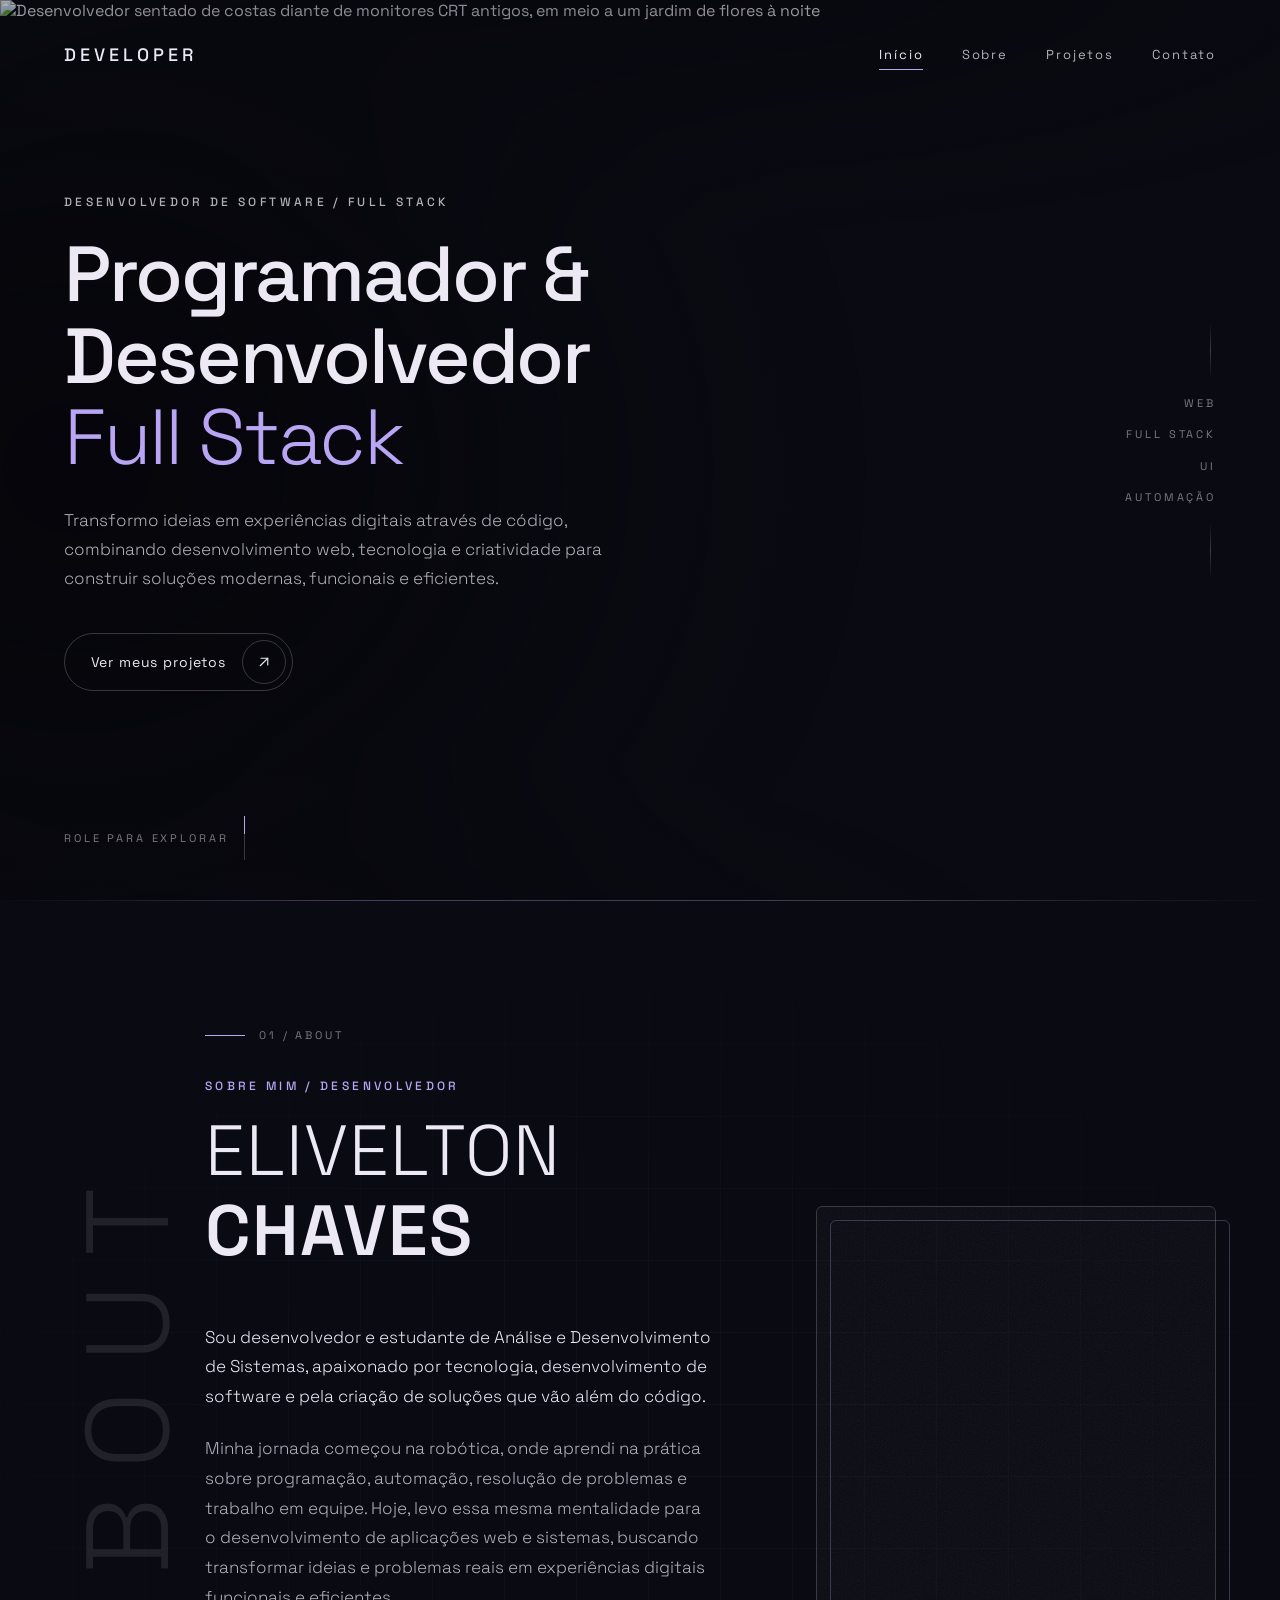
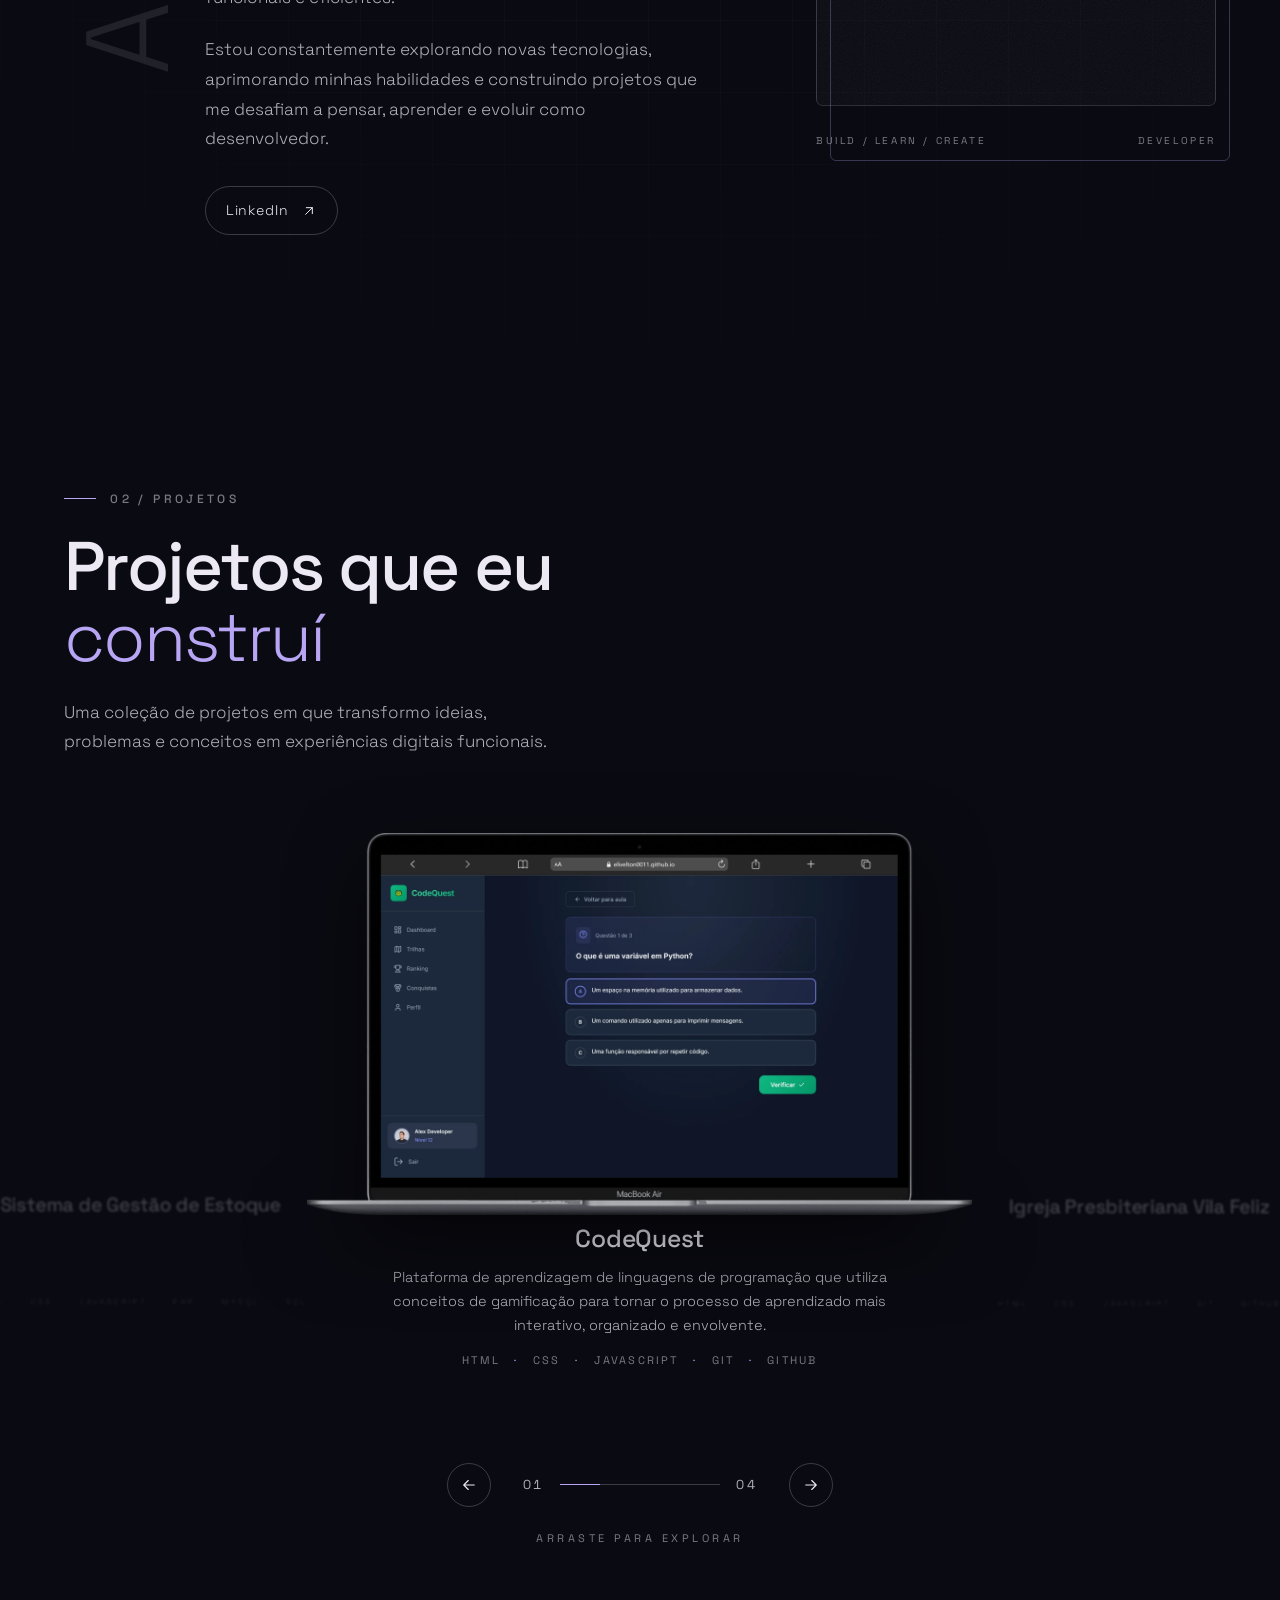
==== commit 43160308: "update" ====
--- a/index.html
+++ b/index.html
@@ -49,10 +49,10 @@
 
   <section class="hero" id="inicio">
     <!-- Imagem original, sem nenhum filtro ou alteração -->
-    <img class="hero__bg" src="assets/background.png" alt="Desenvolvedor sentado de costas diante de monitores CRT antigos, em meio a um jardim de flores à noite">
+    <img class="hero__bg" src="assets/background.png/?v=1" alt="Desenvolvedor sentado de costas diante de monitores CRT antigos, em meio a um jardim de flores à noite">
 
     <!-- Imagem de revelação: invisível por padrão, aparece só ao redor do cursor -->
-    <img class="hero__reveal" src="assets/revelar-background.png" alt="" aria-hidden="true" decoding="async">
+    <img class="hero__reveal" src="assets/revelar-background.png?v=1" alt="" aria-hidden="true" decoding="async">
 
     <!-- Atmosfera de profundidade (elemento separado, a imagem não é tocada) -->
     <div class="hero__atmosphere" aria-hidden="true"></div>
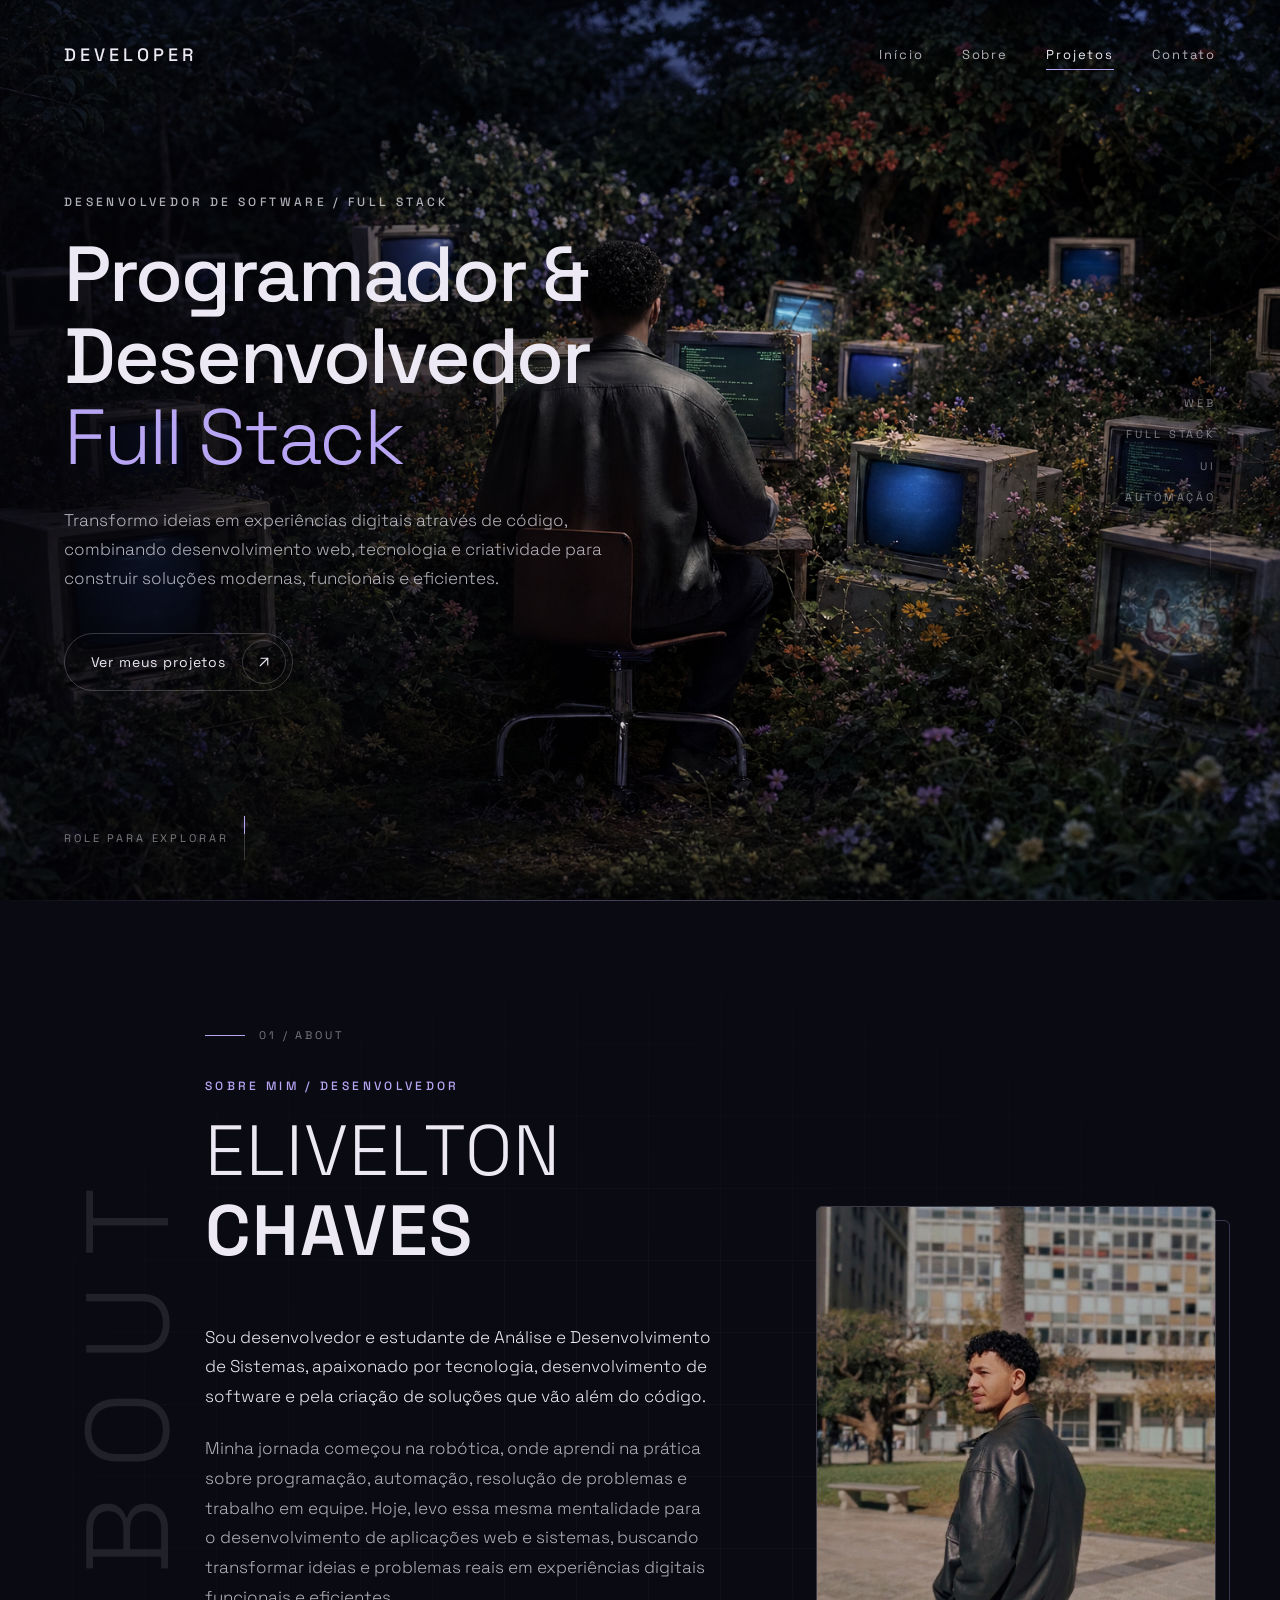
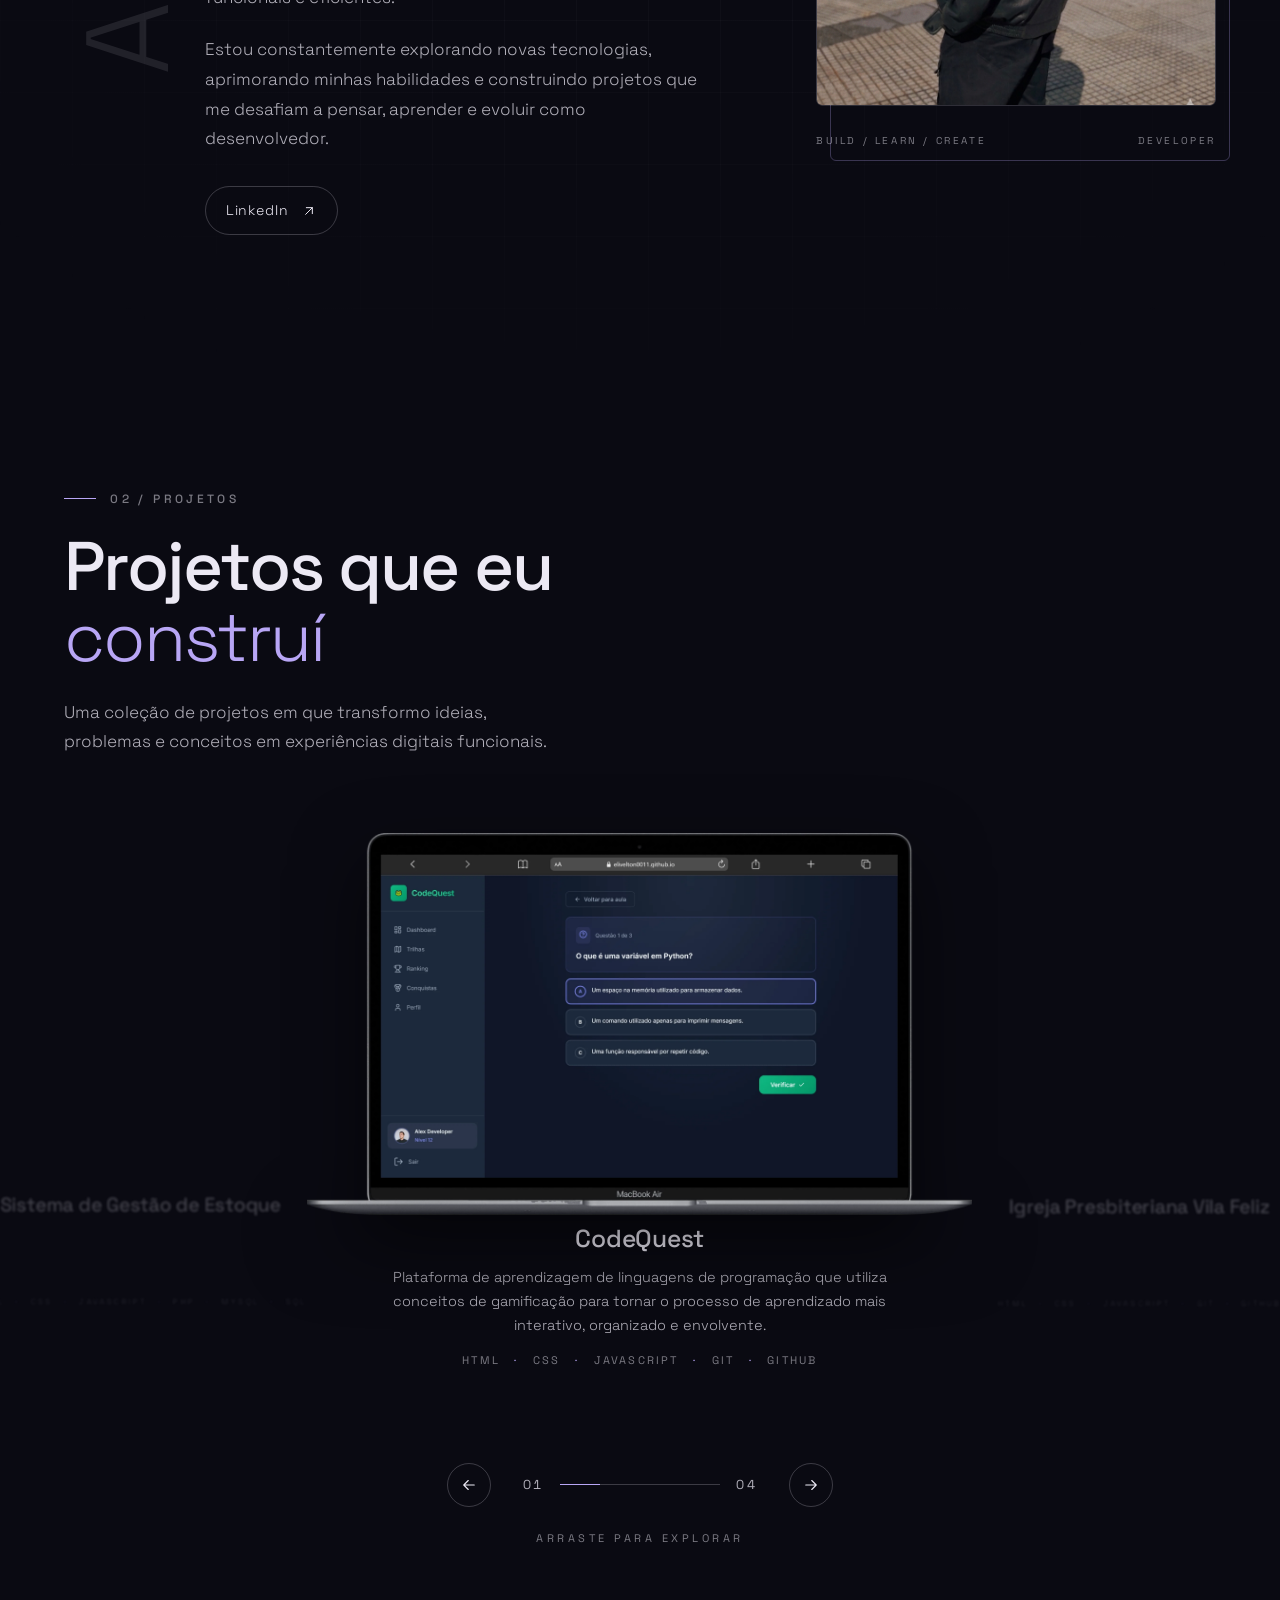
==== commit 71e229a9: "update" ====
--- a/index.html
+++ b/index.html
@@ -49,10 +49,10 @@
 
   <section class="hero" id="inicio">
     <!-- Imagem original, sem nenhum filtro ou alteração -->
-    <img class="hero__bg" src="assets/background.png/?v=1" alt="Desenvolvedor sentado de costas diante de monitores CRT antigos, em meio a um jardim de flores à noite">
+    <img class="hero__bg" src="assets/background.png?v=2" alt="Desenvolvedor sentado de costas diante de monitores CRT antigos, em meio a um jardim de flores à noite">
 
     <!-- Imagem de revelação: invisível por padrão, aparece só ao redor do cursor -->
-    <img class="hero__reveal" src="assets/revelar-background.png?v=1" alt="" aria-hidden="true" decoding="async">
+    <img class="hero__reveal" src="assets/revelar-background.png?v=2" alt="" aria-hidden="true" decoding="async">
 
     <!-- Atmosfera de profundidade (elemento separado, a imagem não é tocada) -->
     <div class="hero__atmosphere" aria-hidden="true"></div>
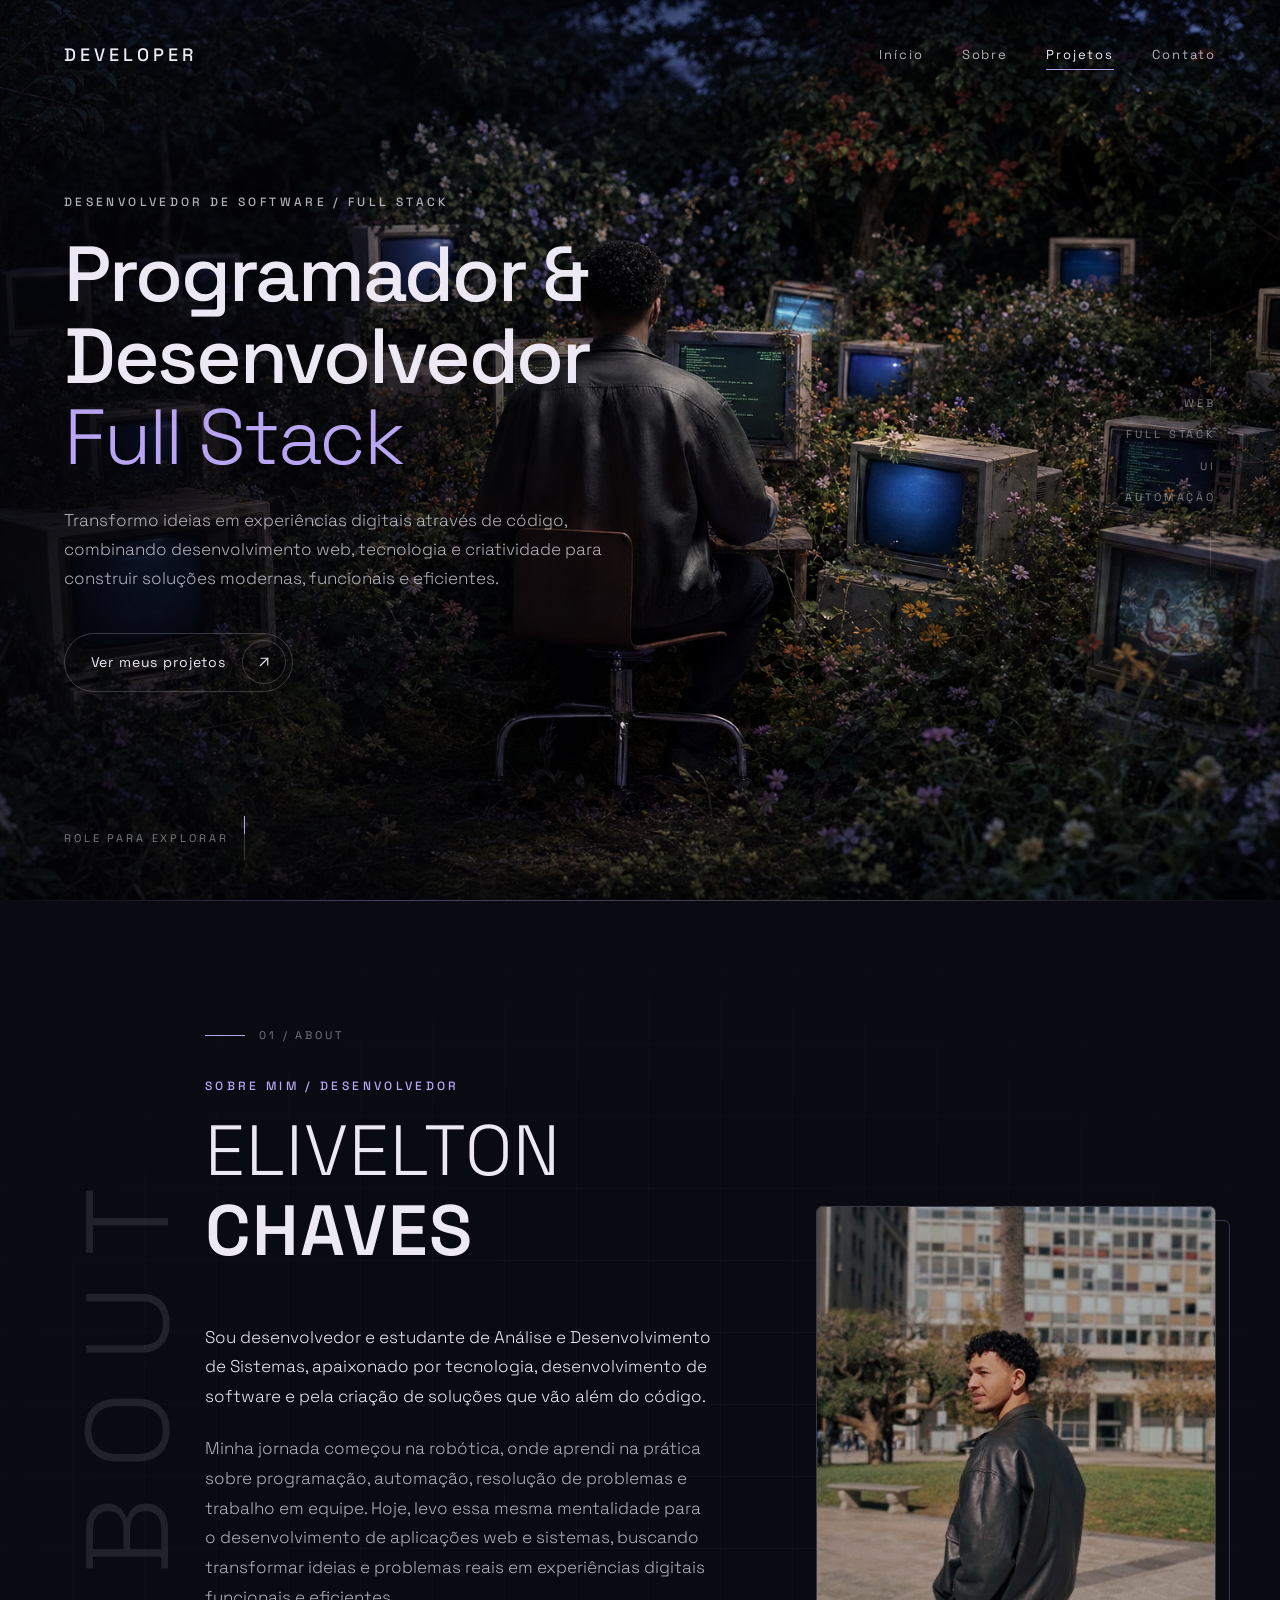
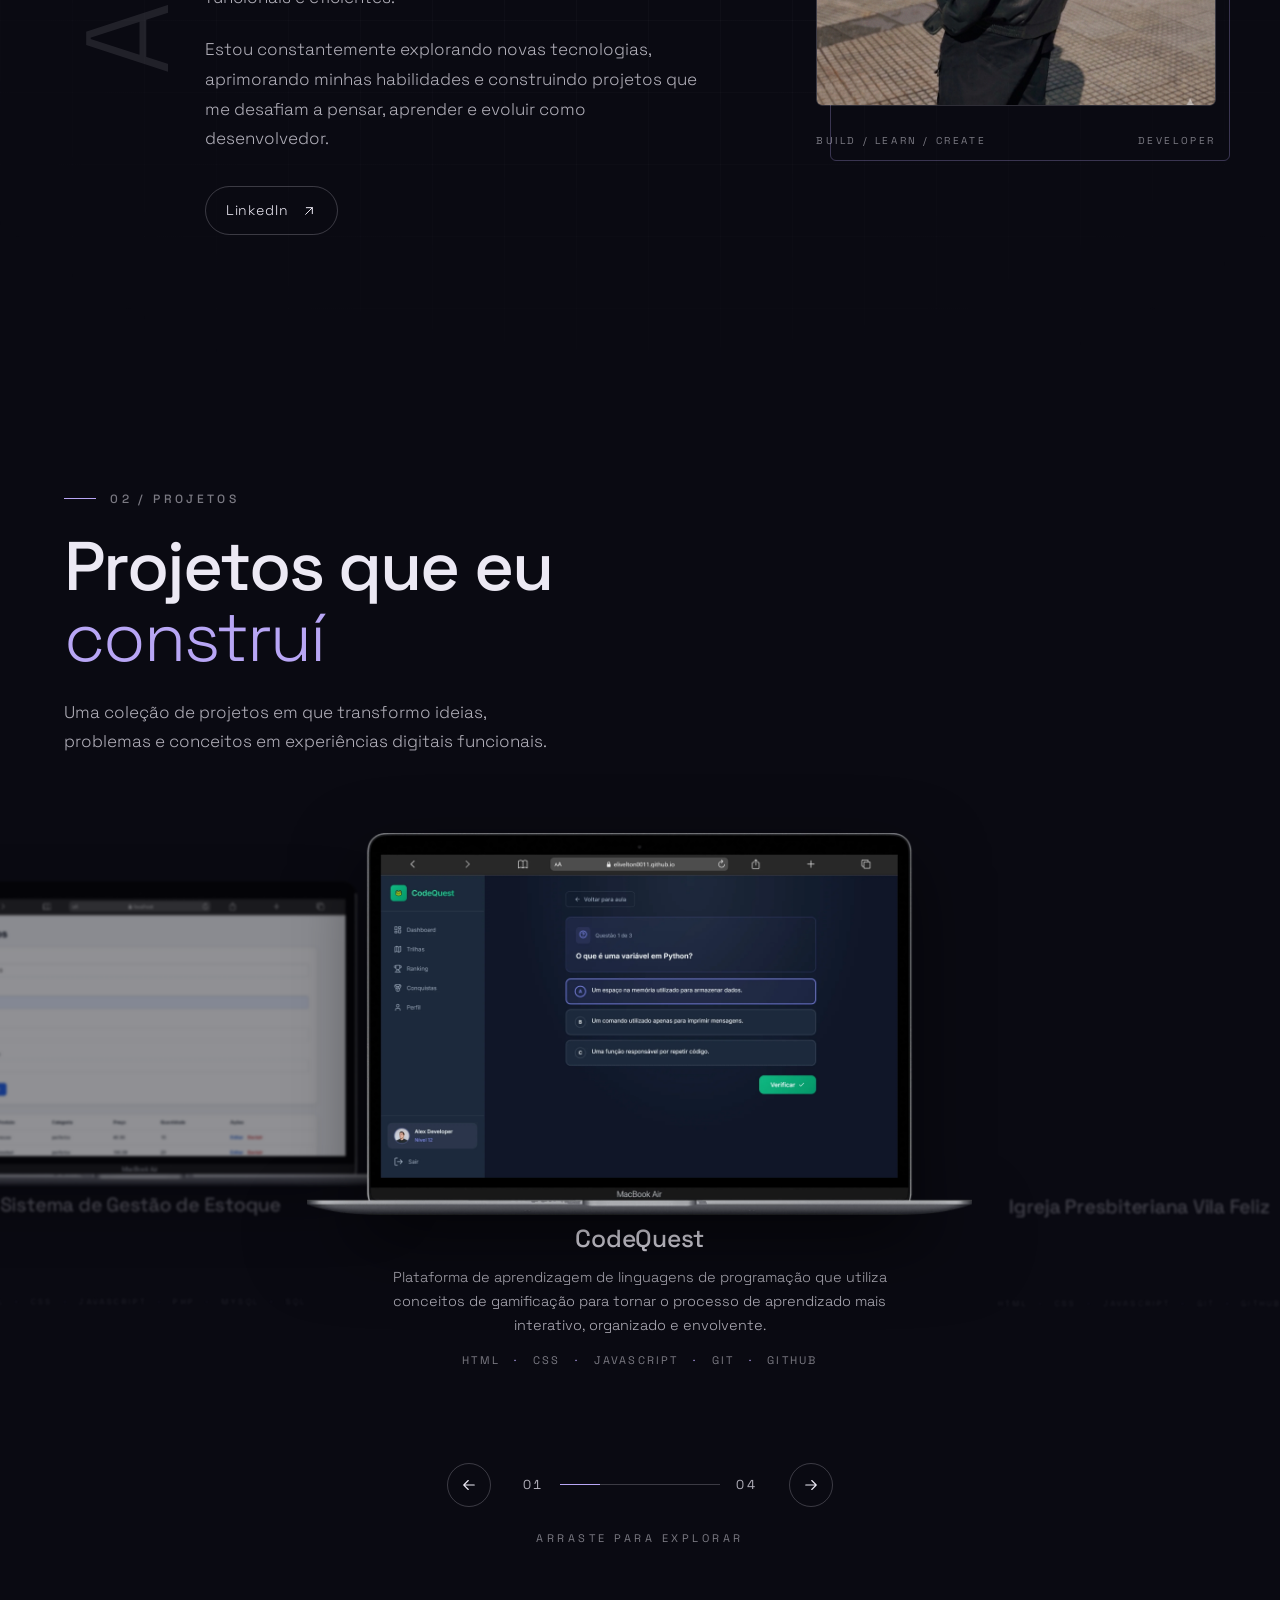
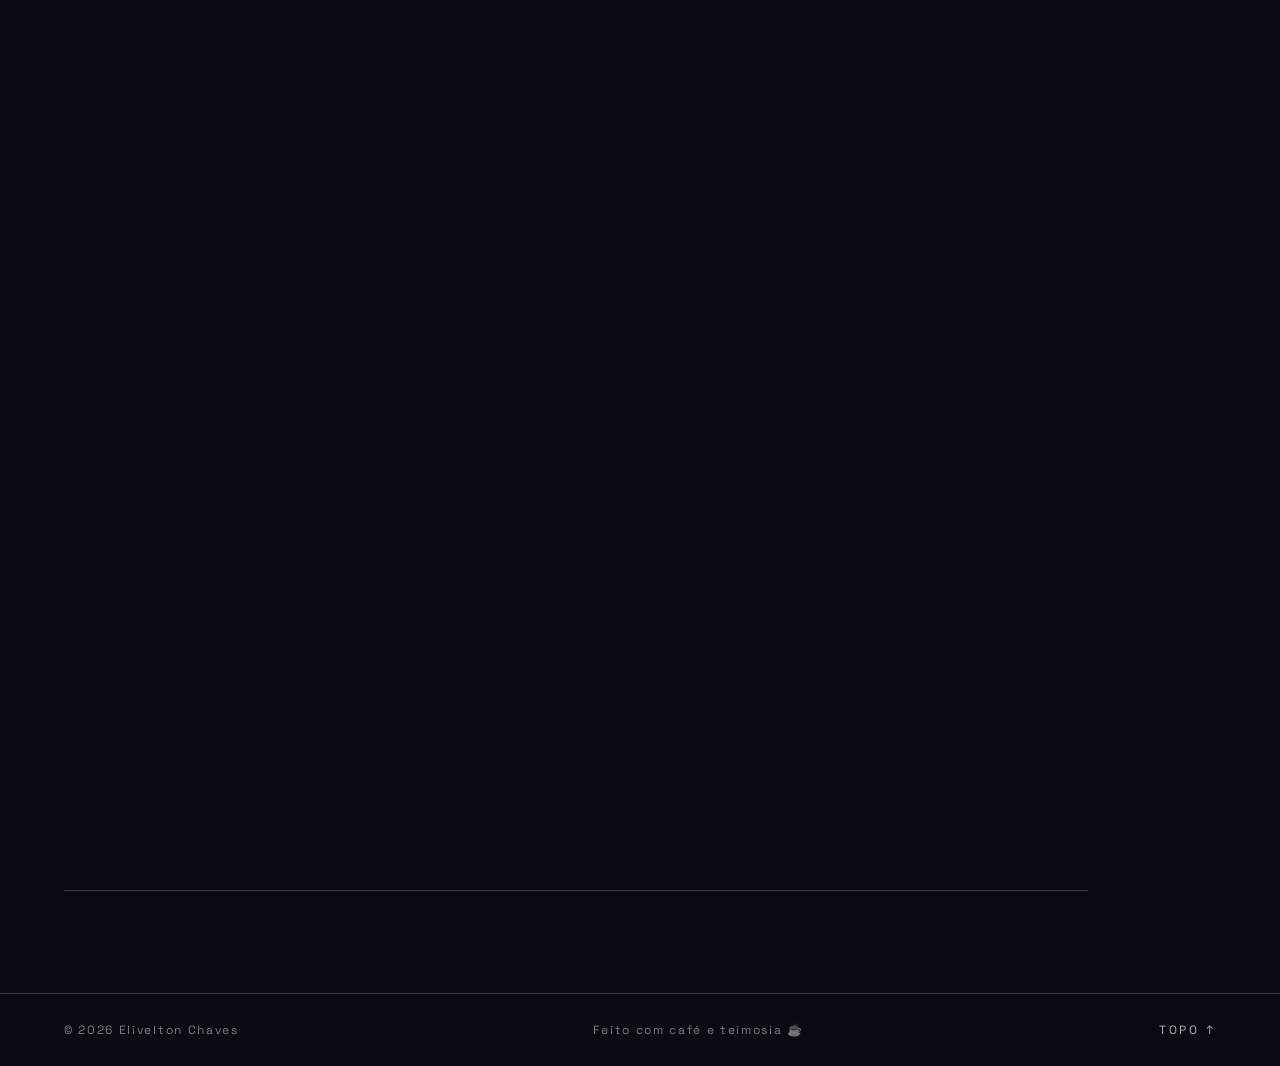
==== commit 2eb65ad6: "update" ====
--- a/index.html
+++ b/index.html
@@ -36,7 +36,10 @@
     "jobTitle": "Desenvolvedor Full Stack",
     "description": "Desenvolvedor de software e estudante de Análise e Desenvolvimento de Sistemas.",
     "knowsAbout": ["HTML", "CSS", "JavaScript", "Python", "PHP", "MySQL", "Git"],
-    "sameAs": ["https://www.linkedin.com/in/eliveltonchaves/"]
+    "sameAs": [
+      "https://www.linkedin.com/in/eliveltonchaves/",
+      "https://www.instagram.com/elivelton_dev/"
+    ]
   }
   </script>
 
@@ -49,10 +52,10 @@
 
   <section class="hero" id="inicio">
     <!-- Imagem original, sem nenhum filtro ou alteração -->
-    <img class="hero__bg" src="assets/background.png?v=2" alt="Desenvolvedor sentado de costas diante de monitores CRT antigos, em meio a um jardim de flores à noite">
+    <img class="hero__bg" src="assets/background.png" alt="Desenvolvedor sentado de costas diante de monitores CRT antigos, em meio a um jardim de flores à noite">
 
     <!-- Imagem de revelação: invisível por padrão, aparece só ao redor do cursor -->
-    <img class="hero__reveal" src="assets/revelar-background.png?v=2" alt="" aria-hidden="true" decoding="async">
+    <img class="hero__reveal" src="assets/revelar-background.png" alt="" aria-hidden="true" decoding="async">
 
     <!-- Atmosfera de profundidade (elemento separado, a imagem não é tocada) -->
     <div class="hero__atmosphere" aria-hidden="true"></div>
@@ -183,6 +186,51 @@
     </noscript>
   </section>
 
+  <section class="contact" id="contato" aria-labelledby="contact-title">
+    <div class="contact__head">
+      <p class="contact__meta"><span class="contact__tick" aria-hidden="true"></span>03 / CONTATO</p>
+      <h2 class="contact__title" id="contact-title">Vamos criar algo <em>juntos</em></h2>
+      <p class="contact__lead">Tem um projeto em mente, uma ideia para tirar do papel ou quer trocar uma ideia sobre tecnologia? Me chama por onde for mais fácil para você.</p>
+    </div>
+
+    <ul class="contact__list">
+      <li>
+        <a class="contact__row contact__row--main" href="https://wa.me/5583993983497?text=Ol%C3%A1%2C%20Elivelton%21%20Vi%20seu%20portf%C3%B3lio%20e%20gostaria%20de%20contratar%20um%20servi%C3%A7o." target="_blank" rel="noopener noreferrer" aria-label="Conversar no WhatsApp (abre em nova aba)">
+          <span class="contact__label">WhatsApp</span>
+          <span class="contact__value">Contratar um serviço</span>
+          <svg class="contact__arrow" viewBox="0 0 24 24" width="22" height="22" fill="none" stroke="currentColor" stroke-width="1.5" stroke-linecap="round" stroke-linejoin="round" aria-hidden="true"><path d="M7 17 17 7"/><path d="M8 7h9v9"/></svg>
+        </a>
+      </li>
+      <li>
+        <a class="contact__row" href="mailto:elicomercial0011@gmail.com?subject=Contato%20pelo%20portf%C3%B3lio" aria-label="Enviar e-mail para elicomercial0011@gmail.com">
+          <span class="contact__label">E-mail</span>
+          <span class="contact__value">elicomercial0011@gmail.com</span>
+          <svg class="contact__arrow" viewBox="0 0 24 24" width="22" height="22" fill="none" stroke="currentColor" stroke-width="1.5" stroke-linecap="round" stroke-linejoin="round" aria-hidden="true"><path d="M7 17 17 7"/><path d="M8 7h9v9"/></svg>
+        </a>
+      </li>
+      <li>
+        <a class="contact__row" href="https://www.linkedin.com/in/eliveltonchaves/" target="_blank" rel="noopener noreferrer" aria-label="Elivelton Chaves no LinkedIn (abre em nova aba)">
+          <span class="contact__label">LinkedIn</span>
+          <span class="contact__value">/in/eliveltonchaves</span>
+          <svg class="contact__arrow" viewBox="0 0 24 24" width="22" height="22" fill="none" stroke="currentColor" stroke-width="1.5" stroke-linecap="round" stroke-linejoin="round" aria-hidden="true"><path d="M7 17 17 7"/><path d="M8 7h9v9"/></svg>
+        </a>
+      </li>
+      <li>
+        <a class="contact__row" href="https://www.instagram.com/elivelton_dev/" target="_blank" rel="noopener noreferrer" aria-label="Elivelton no Instagram (abre em nova aba)">
+          <span class="contact__label">Instagram</span>
+          <span class="contact__value">@elivelton_dev</span>
+          <svg class="contact__arrow" viewBox="0 0 24 24" width="22" height="22" fill="none" stroke="currentColor" stroke-width="1.5" stroke-linecap="round" stroke-linejoin="round" aria-hidden="true"><path d="M7 17 17 7"/><path d="M8 7h9v9"/></svg>
+        </a>
+      </li>
+    </ul>
+  </section>
+
+  <footer class="site-footer">
+    <p class="site-footer__copy">© 2026 Elivelton Chaves</p>
+    <p class="site-footer__made">Feito com café e teimosia ☕</p>
+    <a class="site-footer__top" href="#inicio" aria-label="Voltar ao topo da página">Topo <span aria-hidden="true">↑</span></a>
+  </footer>
+
   <script src="js/projects.js"></script>
   <script src="js/script.js"></script>
 </body>
--- a/css/style.css
+++ b/css/style.css
@@ -777,400 +777,50 @@
   .projects.is-visible .projects__title { clip-path: inset(0 0 -0.2em 0); }
 }
 @media (prefers-reduced-motion: reduce) { .pcard__img, .pcard__cta, .ptrack i, .pbtn { transition: none; } }
+
 /* ==========================================================
-   CONTACT — encerramento do portfólio
-   Reaproveita as variáveis do Hero (--ink, --text, --lavender…)
+   CONTATO + footer minimalista
    ========================================================== */
-.contact {
-  position: relative;
-  isolation: isolate;
-  display: grid;
-  grid-template-columns: minmax(0, 1fr) minmax(0, 34rem);
-  grid-template-areas:
-    "head list"
-    "final final";
-  column-gap: clamp(3rem, 8vw, 9rem);
-  padding: clamp(5rem, 10vw, 9rem) var(--pad-x) clamp(4rem, 8vw, 6.5rem);
-  background: var(--ink);
-  overflow: hidden;
-}
-.contact::before {
-  content: "";
-  position: absolute;
-  top: 0; left: 0; right: 0;
-  height: 1px;
-  background: linear-gradient(90deg, transparent, rgba(184, 166, 245, 0.35) 30%, var(--line) 70%, transparent);
-}
-.contact__grid {
-  position: absolute;
-  inset: 0;
-  z-index: -1;
-  background-image:
-    linear-gradient(to right, rgba(236, 233, 244, 0.03) 1px, transparent 1px),
-    linear-gradient(to bottom, rgba(236, 233, 244, 0.03) 1px, transparent 1px);
-  background-size: 72px 72px;
-  -webkit-mask-image: radial-gradient(ellipse 65% 60% at 70% 45%, #000 0%, transparent 100%);
-  mask-image: radial-gradient(ellipse 65% 60% at 70% 45%, #000 0%, transparent 100%);
-}
-
-.contact__head { grid-area: head; align-self: start; max-width: 40rem; }
-.contact__meta {
-  display: flex;
-  align-items: center;
-  gap: 0.9rem;
-  margin-bottom: 1.5rem;
-  font-size: 0.75rem;
-  font-weight: 500;
-  letter-spacing: 0.28em;
-  text-transform: uppercase;
-  color: var(--text-faint);
-}
-.contact__tick { display: block; width: 2rem; height: 1px; background: var(--lavender); }
-.contact__title {
-  font-size: clamp(2.25rem, 1.1rem + 4vw, 4.75rem);
-  font-weight: 500;
-  line-height: 1.04;
-  letter-spacing: -0.03em;
-  color: var(--text);
-  text-wrap: balance;
-}
+.contact { position: relative; padding: clamp(5rem, 10vw, 9rem) var(--pad-x) clamp(4rem, 8vw, 7rem); background: var(--ink); overflow-x: clip; }
+.contact__head { max-width: 46rem; margin-bottom: clamp(3rem, 6vw, 5rem); }
+.contact__meta { display: flex; align-items: center; gap: 0.9rem; margin-bottom: 1.5rem; font-size: 0.75rem; font-weight: 500; letter-spacing: 0.28em; text-transform: uppercase; color: var(--text-faint); }
+.contact__tick { width: 2rem; height: 1px; background: var(--lavender); }
+.contact__title { font-size: clamp(2.25rem, 1.1rem + 4vw, 4.75rem); font-weight: 500; line-height: 1.04; letter-spacing: -0.03em; color: var(--text); }
 .contact__title em { font-style: normal; font-weight: 300; color: var(--lavender); }
-.contact__lead {
-  max-width: 28rem;
-  margin-top: 1.75rem;
-  font-size: clamp(0.95rem, 0.88rem + 0.3vw, 1.0625rem);
-  font-weight: 300;
-  line-height: 1.7;
-  color: var(--text-soft);
-}
-
-/* ---- Lista de canais: linhas finas, sem cards ---- */
-.contact__list {
-  grid-area: list;
-  align-self: end;
-  margin-top: clamp(3rem, 6vw, 4.5rem);
-  border-bottom: 1px solid rgba(236, 233, 244, 0.12);
-}
-.contact__list li { border-top: 1px solid rgba(236, 233, 244, 0.12); }
-
-.clink {
-  position: relative;
-  display: grid;
-  grid-template-columns: 1.4rem minmax(0, 1fr) auto;
-  align-items: center;
-  column-gap: 1.5rem;
-  min-height: 4.75rem;
-  padding-block: 1.35rem;
-  color: var(--text);
-}
-/* linha lavanda que acompanha o hover */
-.clink::before {
-  content: "";
-  position: absolute;
-  top: -1px; left: 0;
-  width: 100%; height: 1px;
-  background: var(--lavender);
-  transform: scaleX(0);
-  transform-origin: left;
-  transition: transform 0.7s var(--ease);
-}
-.clink:focus-visible { outline-offset: 2px; }
-
-.clink__icon {
-  color: var(--text-faint);
-  transition: transform 0.6s var(--ease), color 0.4s var(--ease);
-}
-.clink__text { min-width: 0; display: grid; gap: 0.4rem; }
-.clink__name {
-  display: flex;
-  align-items: center;
-  flex-wrap: wrap;
-  gap: 0.25rem 0.9rem;
-  font-size: 0.6875rem;
-  font-weight: 500;
-  letter-spacing: 0.26em;
-  text-transform: uppercase;
-  color: var(--text-faint);
-  transition: color 0.4s var(--ease);
-}
-.clink__info {
-  font-size: clamp(1.05rem, 0.95rem + 0.5vw, 1.375rem);
-  font-weight: 300;
-  letter-spacing: -0.005em;
-  color: var(--text);
-  overflow-wrap: anywhere;
-  transition: color 0.4s var(--ease), transform 0.6s var(--ease);
-}
-.clink__arrow {
-  color: var(--text-faint);
-  transition: transform 0.6s var(--ease), color 0.4s var(--ease);
-}
-
-.clink:hover::before,
-.clink:focus-visible::before { transform: scaleX(1); }
-.clink:hover .clink__icon,
-.clink:focus-visible .clink__icon { transform: translateX(6px); color: var(--lavender); }
-.clink:hover .clink__name,
-.clink:focus-visible .clink__name { color: var(--text-soft); }
-.clink:hover .clink__info,
-.clink:focus-visible .clink__info { color: var(--lavender); transform: translateX(6px); }
-.clink:hover .clink__arrow,
-.clink:focus-visible .clink__arrow { transform: translate(4px, -4px); color: var(--lavender); }
-
-/* Email: contato direto, com uma pequena chamada */
-.clink--mail .clink__info { color: var(--lavender); }
-.clink__tag {
-  padding: 0.2rem 0.6rem;
-  border: 1px solid rgba(184, 166, 245, 0.35);
-  border-radius: 999px;
-  font-size: 0.5625rem;
-  letter-spacing: 0.22em;
-  color: var(--lavender);
-}
-
-/* ---- CTA final ---- */
-.contact__final {
-  grid-area: final;
-  display: flex;
-  align-items: flex-end;
-  justify-content: space-between;
-  flex-wrap: wrap;
-  gap: 1.75rem 3rem;
-  margin-top: clamp(4rem, 8vw, 7rem);
-}
-.contact__open {
-  max-width: 26rem;
-  font-size: clamp(1.15rem, 1rem + 0.7vw, 1.6rem);
-  font-weight: 300;
-  line-height: 1.4;
-  color: var(--text-soft);
-}
-.contact__cta {
-  position: relative;
-  display: inline-flex;
-  align-items: center;
-  gap: 0.85rem;
-  padding: 0.85rem 0;
-  font-size: 0.875rem;
-  letter-spacing: 0.06em;
-  color: var(--text);
-  transition: gap 0.45s var(--ease), color 0.4s var(--ease);
-}
-.contact__cta::after {
-  content: "";
-  position: absolute;
-  left: 0; bottom: 0;
-  width: 100%; height: 1px;
-  background: var(--lavender);
-  transform-origin: left;
-  transition: transform 0.6s var(--ease);
-}
-.contact__cta svg { transition: transform 0.6s var(--ease); }
-.contact__cta:hover,
-.contact__cta:focus-visible { gap: 1.2rem; color: var(--lavender); }
-.contact__cta:hover svg,
-.contact__cta:focus-visible svg { transform: rotate(45deg); }
-
-/* ==========================================================
-   FOOTER — assinatura final
-   ========================================================== */
-.sfoot {
-  position: relative;
-  isolation: isolate;
-  padding: clamp(4rem, 8vw, 7rem) var(--pad-x) clamp(1.25rem, 2.5vw, 1.75rem);
-  background: var(--ink);
-  overflow: hidden;
-}
-.sfoot::before {
-  content: "";
-  position: absolute;
-  top: 0; left: 0; right: 0;
-  height: 1px;
-  background: linear-gradient(90deg, transparent, var(--line) 30%, rgba(184, 166, 245, 0.3) 70%, transparent);
-}
-/* iluminação atmosférica quase imperceptível */
-.sfoot__glow {
-  position: absolute;
-  left: 50%; bottom: 0;
-  z-index: -1;
-  width: min(110%, 90rem);
-  height: 75%;
-  transform: translateX(-50%);
-  pointer-events: none;
-  background: radial-gradient(ellipse 50% 70% at 50% 100%, rgba(184, 166, 245, 0.1) 0%, rgba(184, 166, 245, 0.035) 45%, rgba(184, 166, 245, 0) 75%);
-}
-
-.sfoot__top {
-  display: flex;
-  justify-content: space-between;
-  align-items: flex-start;
-  flex-wrap: wrap;
-  gap: 1.25rem 3rem;
-}
-.sfoot__role {
-  font-size: 0.75rem;
-  font-weight: 500;
-  letter-spacing: 0.28em;
-  text-transform: uppercase;
-  color: var(--lavender);
-}
-.sfoot__phrase {
-  max-width: 24rem;
-  font-size: 0.9375rem;
-  font-weight: 300;
-  line-height: 1.6;
-  color: var(--text-soft);
-}
-
-.sfoot__name {
-  display: flex;
-  flex-direction: column;
-  margin-block: clamp(3rem, 7vw, 6rem);
-  font-size: clamp(2.5rem, 12.5vw, 10.5rem);
-  font-weight: 300;
-  line-height: 0.95;
-  letter-spacing: -0.01em;
-  text-transform: uppercase;
-  color: var(--text);
-  user-select: none;
-}
-.sfoot__word { display: block; padding-bottom: 0.06em; }
-.sfoot__word--bold { align-self: flex-end; font-weight: 600; }
-
-.sfoot__links { display: flex; flex-wrap: wrap; gap: 0 clamp(1.25rem, 3vw, 2.5rem); }
-.sfoot__links a {
-  position: relative;
-  display: inline-flex;
-  align-items: center;
-  gap: 0.6rem;
-  min-height: 2.75rem;
-  font-size: 0.6875rem;
-  letter-spacing: 0.22em;
-  text-transform: uppercase;
-  color: var(--text-faint);
-  transition: color 0.4s var(--ease);
-}
-.sfoot__links a::after {
-  content: "";
-  position: absolute;
-  left: 0; bottom: 0.45rem;
-  width: 100%; height: 1px;
-  background: var(--lavender);
-  transform: scaleX(0);
-  transform-origin: right;
-  transition: transform 0.5s var(--ease);
-}
-.sfoot__links a:hover,
-.sfoot__links a:focus-visible { color: var(--text); }
-.sfoot__links a:hover::after,
-.sfoot__links a:focus-visible::after { transform: scaleX(1); transform-origin: left; }
-.sfoot__links svg { color: var(--lavender); flex: none; }
-
-.sfoot__bar {
-  display: flex;
-  align-items: center;
-  justify-content: space-between;
-  flex-wrap: wrap;
-  gap: 1rem 2rem;
-  margin-top: clamp(2rem, 4vw, 3rem);
-  padding-top: 1.25rem;
-  border-top: 1px solid rgba(236, 233, 244, 0.14);
-  font-size: 0.6875rem;
-  letter-spacing: 0.18em;
-  text-transform: uppercase;
-  color: var(--text-faint);
-}
-.sfoot__top-btn {
-  display: inline-flex;
-  align-items: center;
-  gap: 0.7rem;
-  min-height: 2.75rem;
-  padding: 0 1.1rem;
-  border: 1px solid var(--line);
-  border-radius: 999px;
-  background: transparent;
-  font: inherit;
-  letter-spacing: inherit;
-  text-transform: inherit;
-  color: var(--text-soft);
-  cursor: pointer;
-  transition: border-color 0.45s var(--ease), color 0.4s var(--ease), background-color 0.45s var(--ease);
-}
-.sfoot__top-btn svg { transition: transform 0.6s var(--ease); }
-.sfoot__top-btn:hover,
-.sfoot__top-btn:focus-visible { border-color: var(--lavender); color: var(--text); background-color: rgba(184, 166, 245, 0.06); }
-.sfoot__top-btn:hover svg,
-.sfoot__top-btn:focus-visible svg { transform: translateY(-3px); }
-
-/* ---- Animações de entrada (JS arma; sem JS ou com redução de movimento, tudo visível) ---- */
+.contact__lead { max-width: 32rem; margin-top: 1.5rem; font-size: clamp(0.95rem, 0.88rem + 0.3vw, 1.0625rem); font-weight: 300; line-height: 1.7; color: var(--text-soft); }
+
+.contact__list { max-width: 64rem; border-bottom: 1px solid var(--line); }
+.contact__row { position: relative; display: grid; grid-template-columns: minmax(6.5rem, 12rem) 1fr auto; align-items: center; gap: 1rem; padding: clamp(1.25rem, 2.6vw, 2rem) 0; border-top: 1px solid var(--line); color: var(--text); transition: padding 0.5s var(--ease), color 0.45s var(--ease); }
+.contact__row::before { content: ""; position: absolute; inset: 0 auto 0 0; width: 1px; background: var(--lavender); transform: scaleY(0); transform-origin: center; transition: transform 0.5s var(--ease); }
+.contact__label { font-size: 0.75rem; font-weight: 500; letter-spacing: 0.24em; text-transform: uppercase; color: var(--text-faint); transition: color 0.45s var(--ease); }
+.contact__value { font-size: clamp(1.1rem, 0.8rem + 1.4vw, 2rem); font-weight: 300; letter-spacing: -0.015em; overflow-wrap: anywhere; }
+.contact__row--main .contact__value { font-weight: 500; }
+.contact__arrow { color: var(--lavender); transition: transform 0.5s var(--ease); }
+.contact__row:hover, .contact__row:focus-visible { padding-left: 1.25rem; color: var(--lavender); outline-offset: -2px; }
+.contact__row:hover::before, .contact__row:focus-visible::before { transform: scaleY(1); }
+.contact__row:hover .contact__label, .contact__row:focus-visible .contact__label { color: var(--text-soft); }
+.contact__row:hover .contact__arrow, .contact__row:focus-visible .contact__arrow { transform: translate(4px, -4px); }
+
+@media (max-width: 720px) {
+  .contact__row { grid-template-columns: 1fr auto; row-gap: 0.4rem; }
+  .contact__label { grid-column: 1 / -1; }
+  .contact__arrow { grid-row: 2; grid-column: 2; }
+}
+
+.site-footer { display: flex; flex-wrap: wrap; align-items: center; justify-content: space-between; gap: 0.75rem 2rem; padding: 1.75rem var(--pad-x) calc(1.75rem + env(safe-area-inset-bottom, 0px)); border-top: 1px solid var(--line); background: var(--ink); font-size: 0.75rem; letter-spacing: 0.14em; color: var(--text-faint); }
+.site-footer__top { color: var(--text-soft); text-transform: uppercase; letter-spacing: 0.24em; transition: color 0.45s var(--ease); }
+.site-footer__top:hover, .site-footer__top:focus-visible { color: var(--lavender); }
+@media (max-width: 720px) { .site-footer { flex-direction: column; align-items: flex-start; } }
+
 @media (prefers-reduced-motion: no-preference) {
-  .contact.is-armed :is(.contact__meta, .contact__title, .contact__lead, .contact__list li, .contact__open, .contact__cta) {
-    opacity: 0;
-    transform: translateY(18px);
-    transition: opacity 1.2s var(--ease), transform 1.2s var(--ease), clip-path 1.3s var(--ease);
-  }
-  .contact.is-armed .contact__meta { transition-delay: 0.1s; }
-  .contact.is-armed .contact__title { clip-path: inset(0 0 100% 0); transition-delay: 0.25s; }
-  .contact.is-armed .contact__lead { transition-delay: 0.5s; }
-  .contact.is-armed .contact__list li { transition-delay: calc(0.7s + var(--i, 0) * 0.12s); }
-  .contact.is-armed .contact__open { transition-delay: 1.5s; }
-  .contact.is-armed .contact__cta { transition-delay: 1.65s; }
-
-  .contact.is-visible :is(.contact__meta, .contact__title, .contact__lead, .contact__list li, .contact__open, .contact__cta) { opacity: 1; transform: none; }
+  .contact.is-armed :is(.contact__meta, .contact__title, .contact__lead, .contact__list li) { opacity: 0; transform: translateY(18px); transition: opacity 1.2s var(--ease), transform 1.2s var(--ease), clip-path 1.3s var(--ease); }
+  .contact.is-armed .contact__title { clip-path: inset(0 0 100% 0); transition-delay: 0.15s; }
+  .contact.is-armed .contact__lead { transition-delay: 0.35s; }
+  .contact.is-armed .contact__list li:nth-child(1) { transition-delay: 0.55s; }
+  .contact.is-armed .contact__list li:nth-child(2) { transition-delay: 0.7s; }
+  .contact.is-armed .contact__list li:nth-child(3) { transition-delay: 0.85s; }
+  .contact.is-armed .contact__list li:nth-child(4) { transition-delay: 1s; }
+  .contact.is-visible :is(.contact__meta, .contact__title, .contact__lead, .contact__list li) { opacity: 1; transform: none; }
   .contact.is-visible .contact__title { clip-path: inset(0 0 -0.2em 0); }
-
-  .sfoot.is-armed :is(.sfoot__top, .sfoot__word, .sfoot__links, .sfoot__bar) {
-    opacity: 0;
-    transform: translateY(18px);
-    transition: opacity 1.3s var(--ease), transform 1.3s var(--ease);
-  }
-  .sfoot.is-armed .sfoot__glow { opacity: 0; transition: opacity 2.4s var(--ease) 0.4s; }
-  .sfoot.is-armed .sfoot__word { transform: translateY(40%); transition-duration: 1.6s; }
-  .sfoot.is-armed .sfoot__word:nth-child(2) { transition-delay: 0.15s; }
-  .sfoot.is-armed .sfoot__links { transition-delay: 0.5s; }
-  .sfoot.is-armed .sfoot__bar { transition-delay: 0.7s; }
-
-  .sfoot.is-visible :is(.sfoot__top, .sfoot__word, .sfoot__links, .sfoot__bar) { opacity: 1; transform: none; }
-  .sfoot.is-visible .sfoot__glow { opacity: 1; }
-}
-
-@media (prefers-reduced-motion: reduce) {
-  .clink:hover .clink__icon, .clink:focus-visible .clink__icon,
-  .clink:hover .clink__info, .clink:focus-visible .clink__info,
-  .clink:hover .clink__arrow, .clink:focus-visible .clink__arrow,
-  .contact__cta:hover svg, .contact__cta:focus-visible svg,
-  .sfoot__top-btn:hover svg, .sfoot__top-btn:focus-visible svg { transform: none; }
-}
-
-/* ---- Tablet ---- */
-@media (max-width: 1024px) {
-  .contact { grid-template-columns: minmax(0, 1fr) minmax(0, 24rem); column-gap: clamp(2rem, 5vw, 3.5rem); }
-  .clink { column-gap: 1.1rem; padding-block: 1.2rem; }
-  .sfoot__name { font-size: clamp(2.5rem, 12.5vw, 8rem); }
-}
-@media (max-width: 820px) {
-  .contact {
-    grid-template-columns: minmax(0, 1fr);
-    grid-template-areas: "head" "list" "final";
-  }
-  .contact__list { margin-top: 3rem; }
-}
-
-/* ---- Mobile: uma coluna, áreas de toque confortáveis ---- */
-@media (max-width: 720px) {
-  .contact { padding-block: 4.5rem 3.5rem; }
-  .contact__lead { margin-top: 1.25rem; }
-  .clink { grid-template-columns: 1.25rem minmax(0, 1fr) auto; column-gap: 1rem; min-height: 4.5rem; padding-block: 1.1rem; }
-  .clink__icon { width: 20px; height: 20px; }
-  .clink__arrow { width: 20px; height: 20px; }
-  .clink__info { font-size: 1rem; }
-  .contact__final { flex-direction: column; align-items: flex-start; margin-top: 3.5rem; }
-  .contact__cta { min-height: 2.75rem; }
-
-  .sfoot { padding-top: 3.5rem; }
-  .sfoot__top { flex-direction: column; }
-  .sfoot__name { margin-block: 2.5rem; }
-  .sfoot__links { gap: 0 1.5rem; }
-  .sfoot__bar { flex-direction: column; align-items: flex-start; gap: 0.75rem; }
-  .sfoot__top-btn { margin-top: 0.75rem; }
-}
+}
+@media (prefers-reduced-motion: reduce) { .contact__row, .contact__arrow, .contact__row::before { transition: none; } }
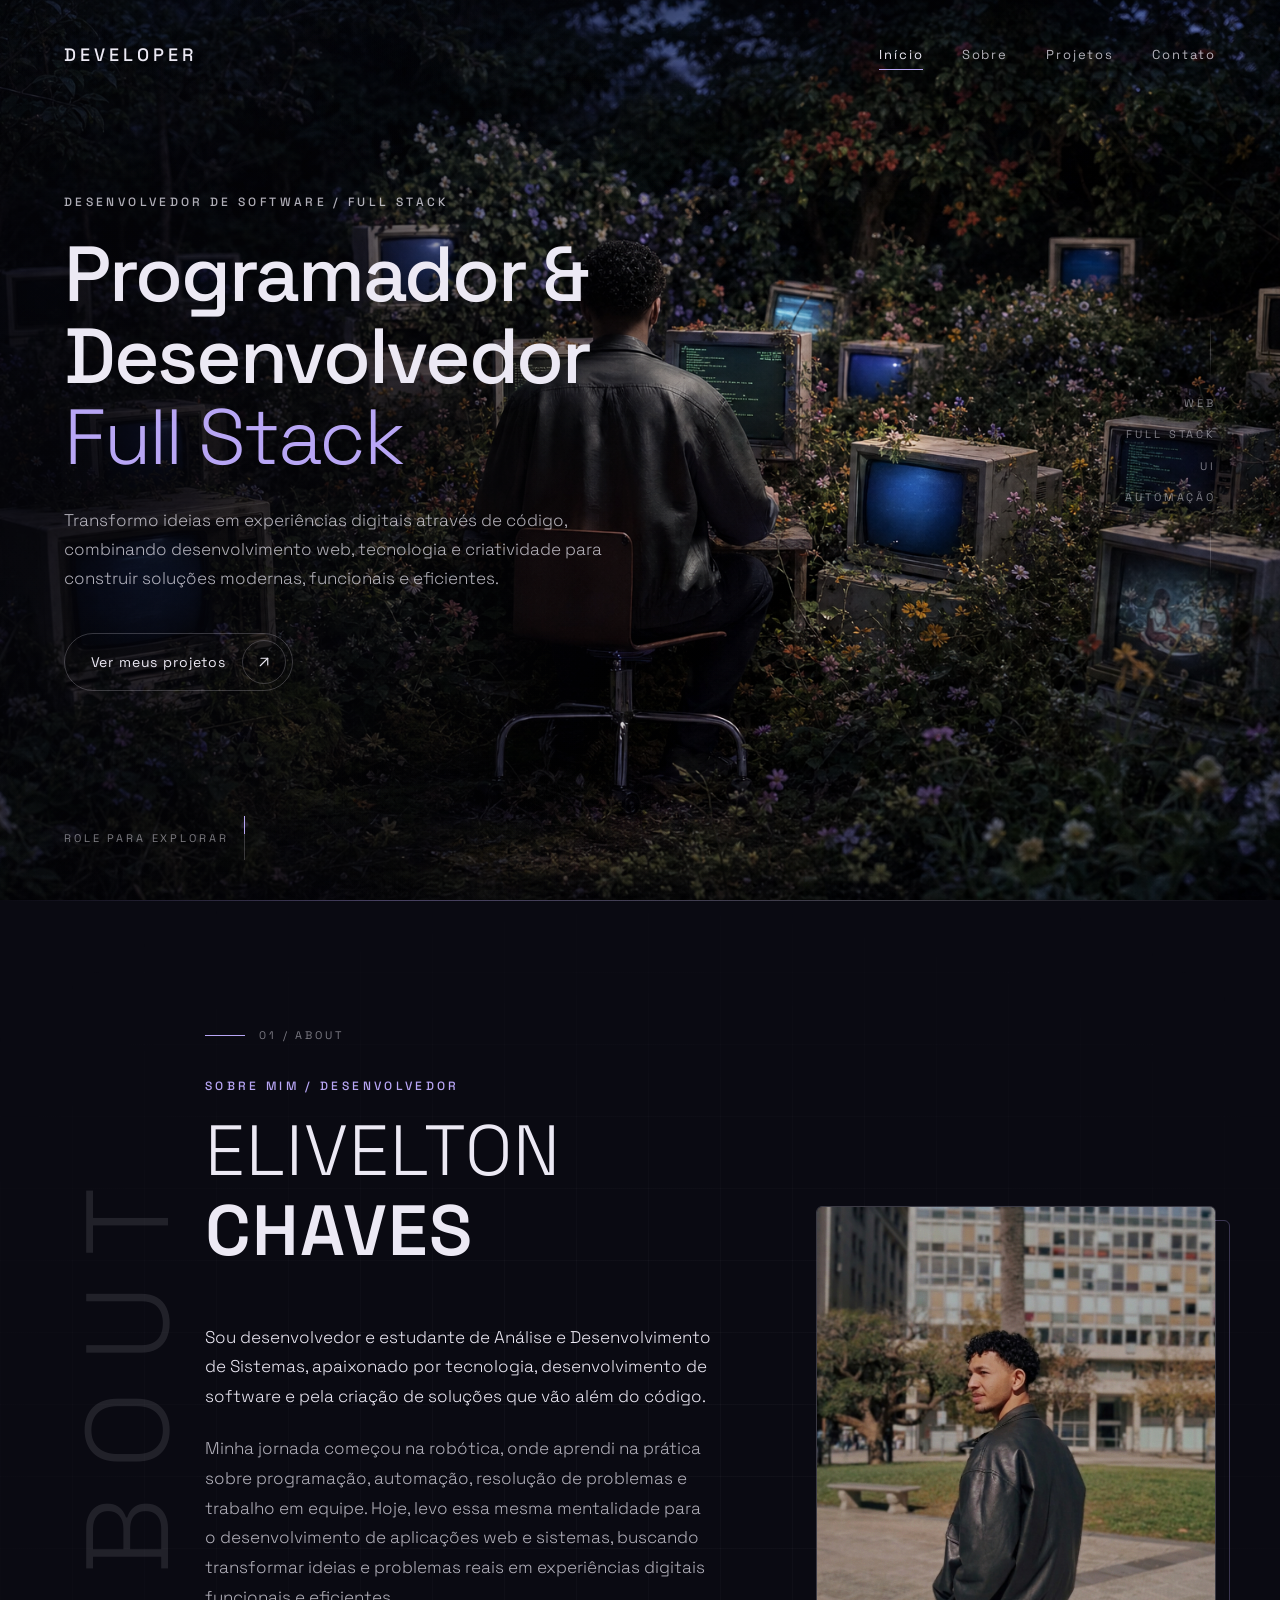
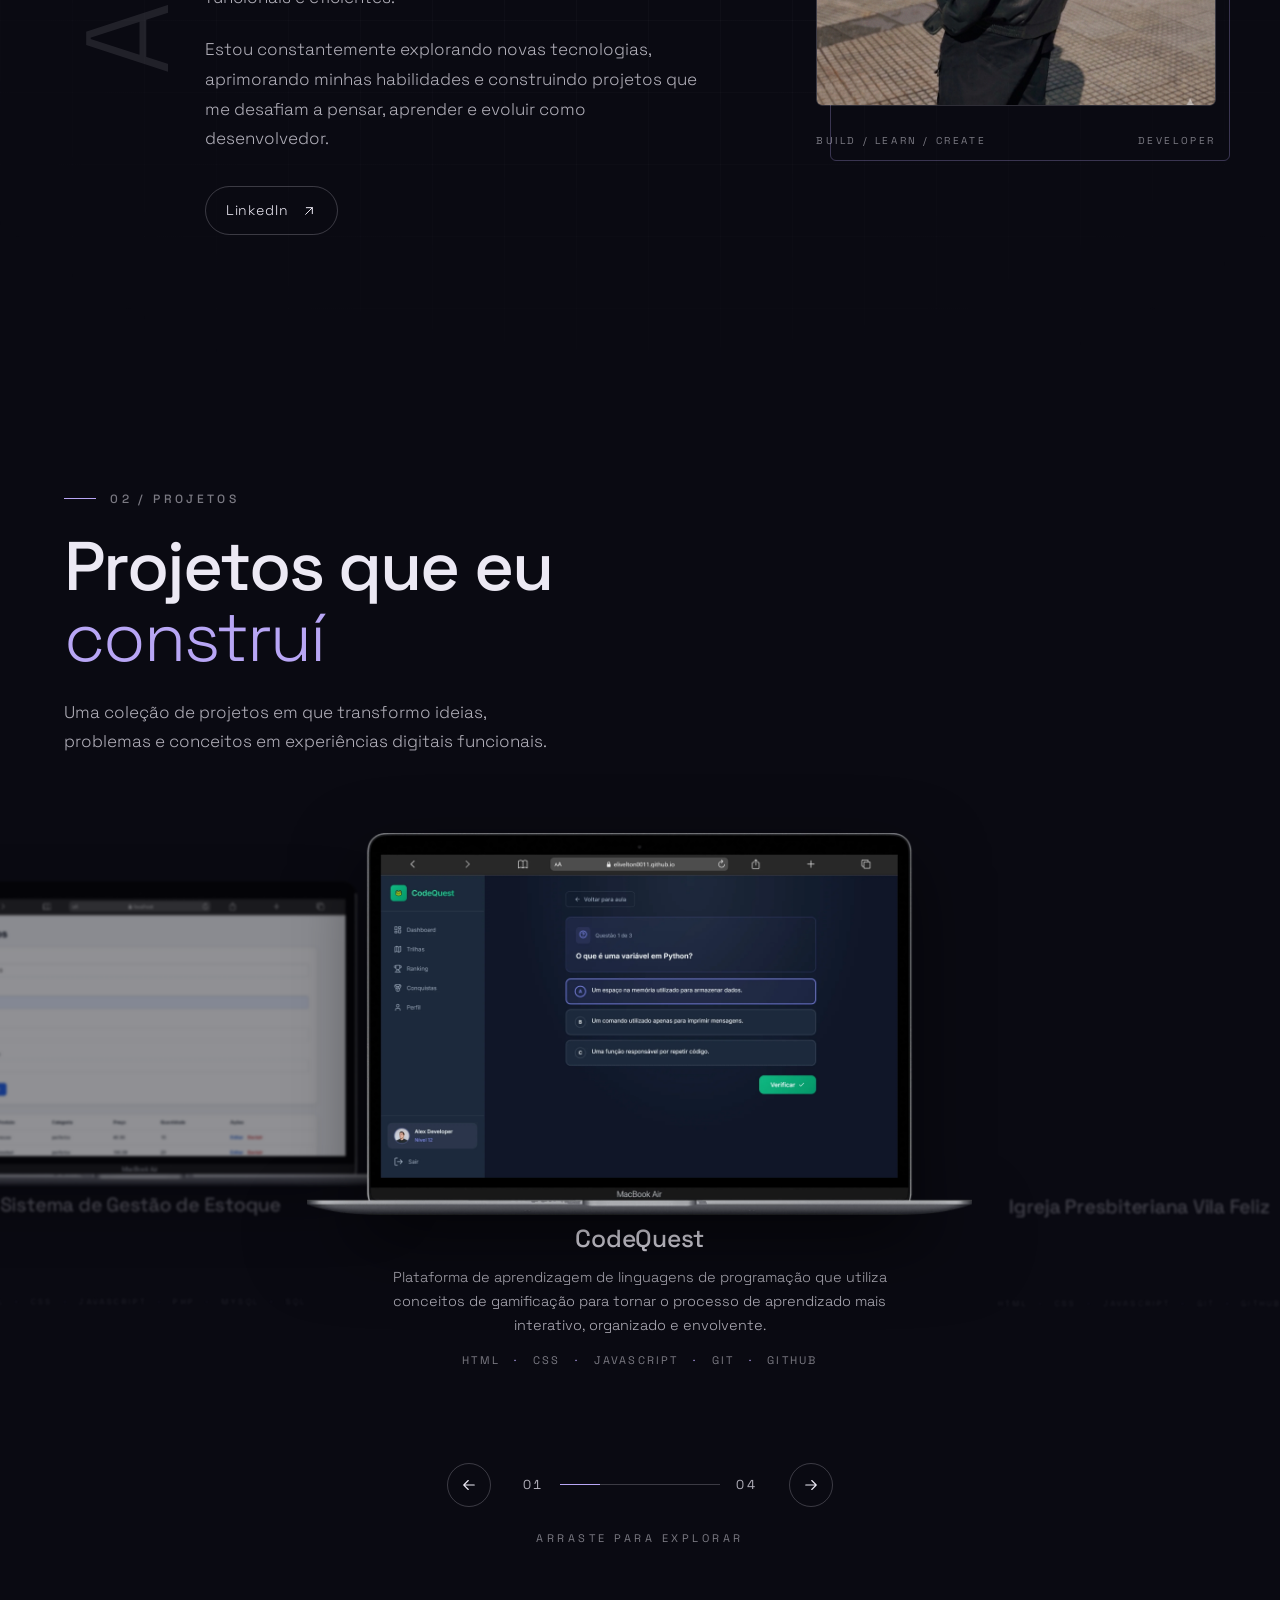
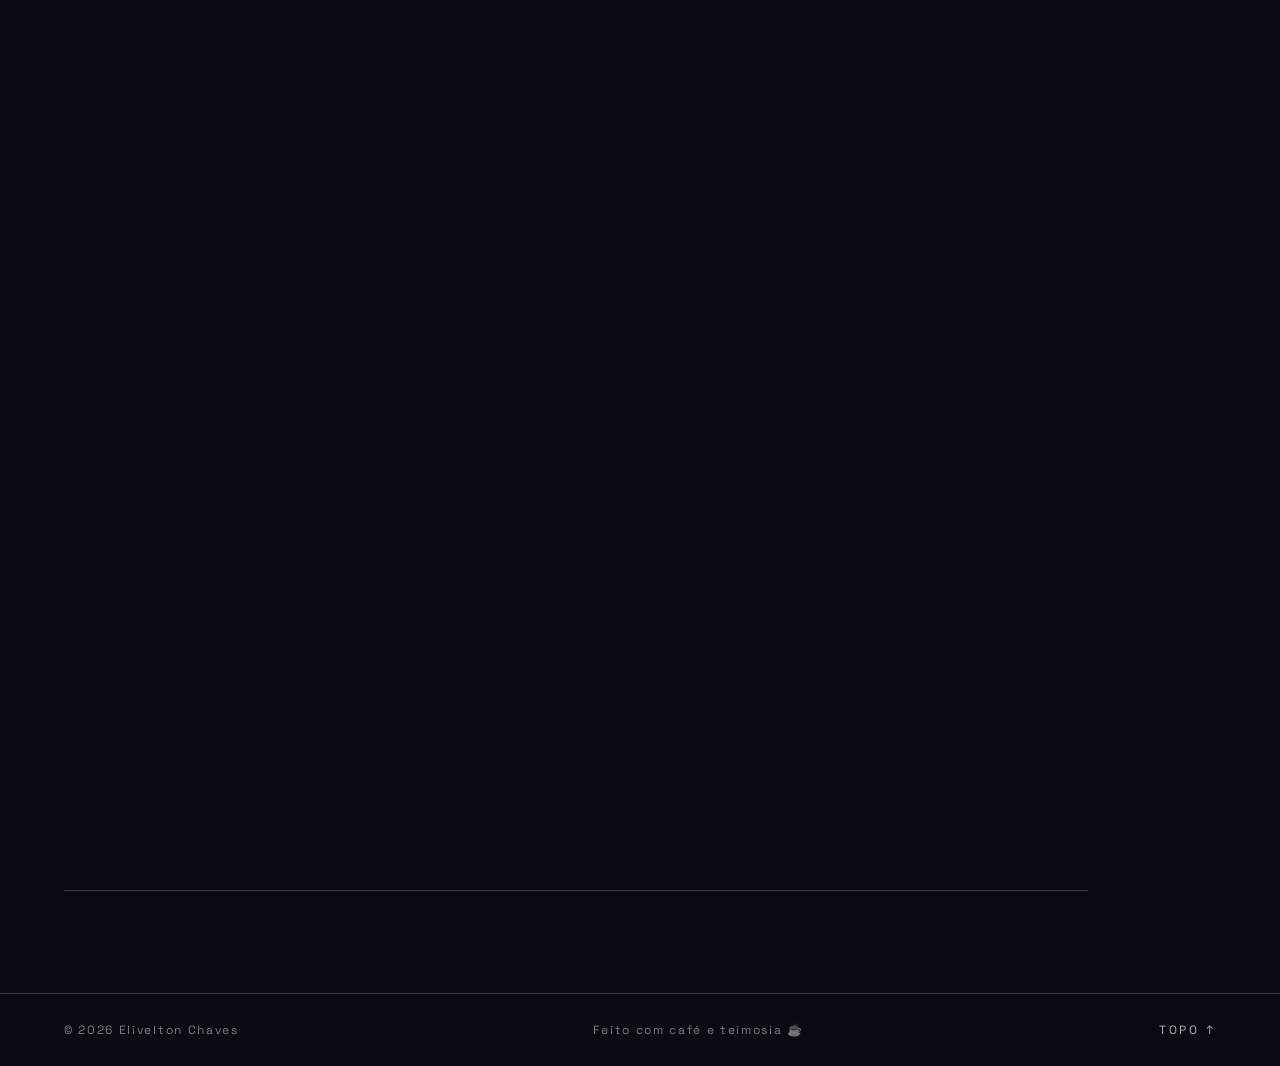
==== commit 52955895: "Update index.html" ====
--- a/index.html
+++ b/index.html
@@ -52,10 +52,10 @@
 
   <section class="hero" id="inicio">
     <!-- Imagem original, sem nenhum filtro ou alteração -->
-    <img class="hero__bg" src="assets/background.png" alt="Desenvolvedor sentado de costas diante de monitores CRT antigos, em meio a um jardim de flores à noite">
+    <img class="hero__bg" src="assets/background.png?v=2.0" alt="Desenvolvedor sentado de costas diante de monitores CRT antigos, em meio a um jardim de flores à noite">
 
     <!-- Imagem de revelação: invisível por padrão, aparece só ao redor do cursor -->
-    <img class="hero__reveal" src="assets/revelar-background.png" alt="" aria-hidden="true" decoding="async">
+    <img class="hero__reveal" src="assets/revelar-background.png?v=2.0" alt="" aria-hidden="true" decoding="async">
 
     <!-- Atmosfera de profundidade (elemento separado, a imagem não é tocada) -->
     <div class="hero__atmosphere" aria-hidden="true"></div>
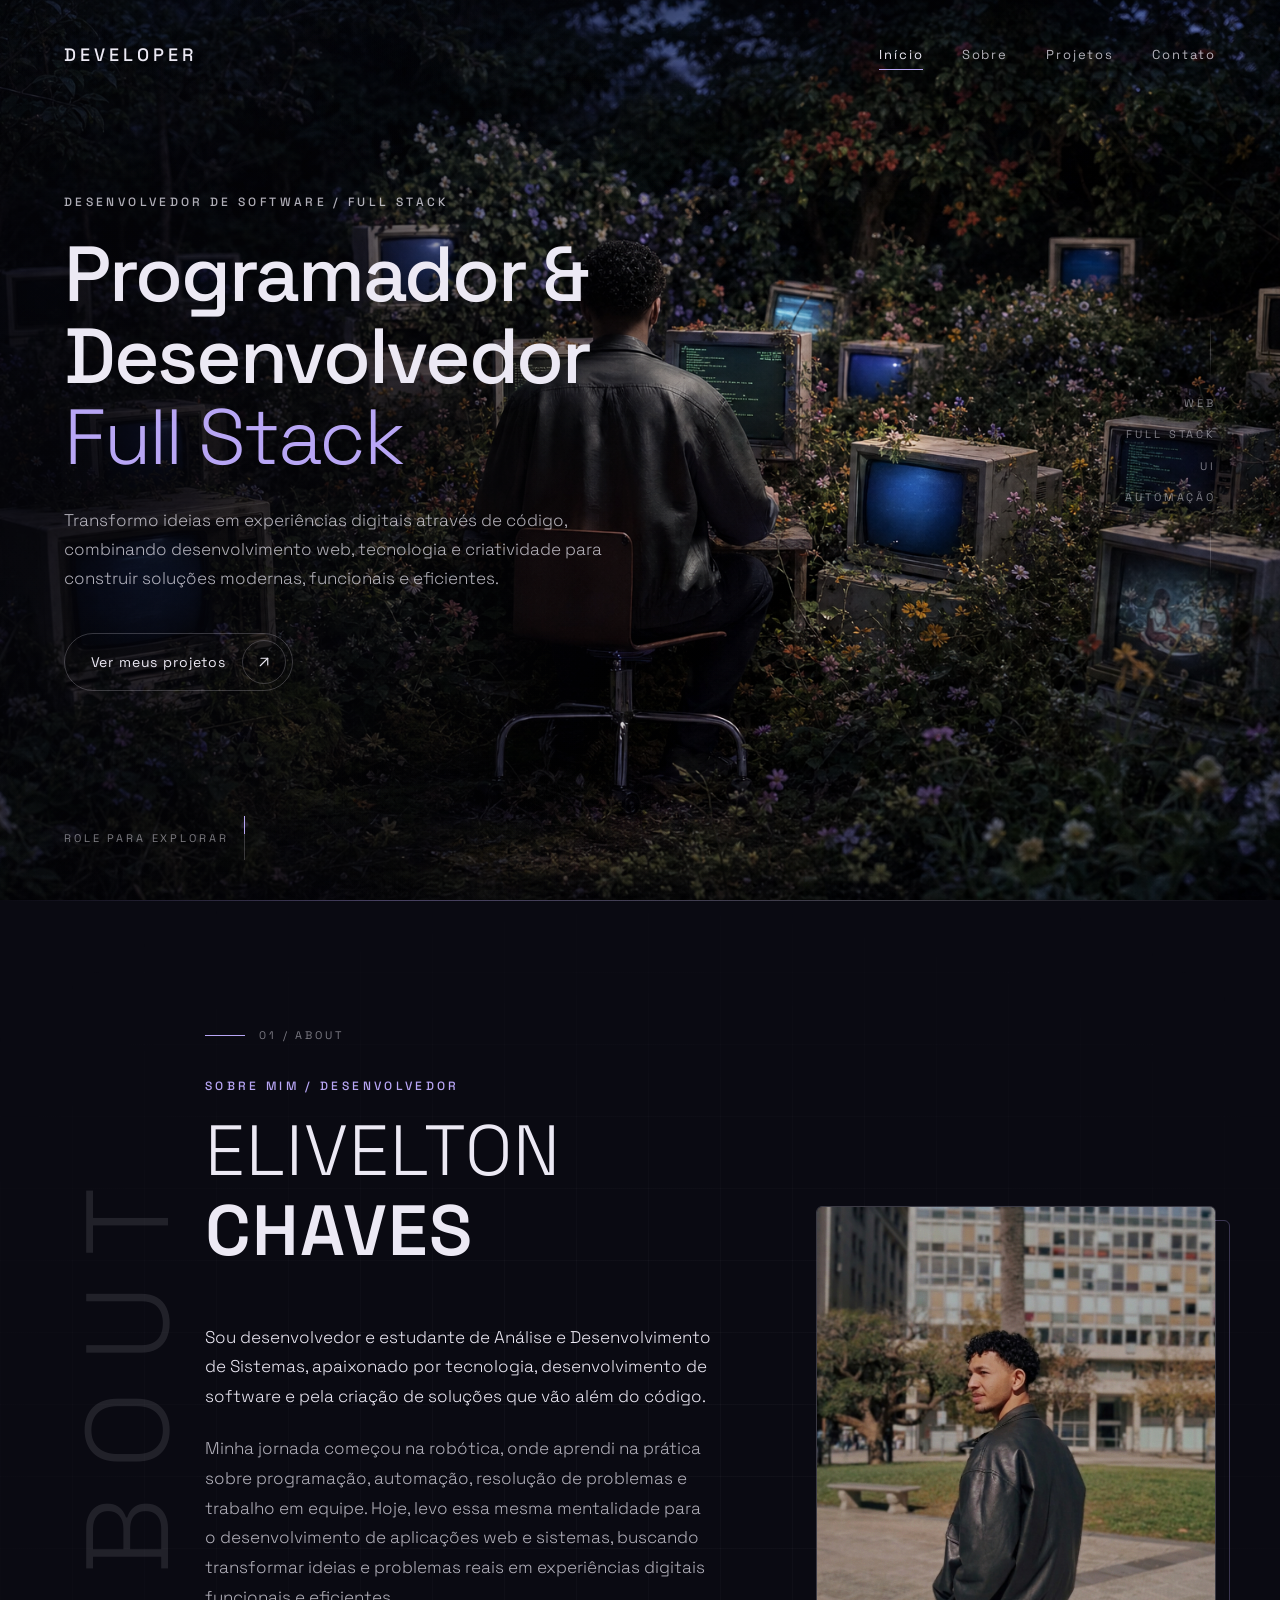
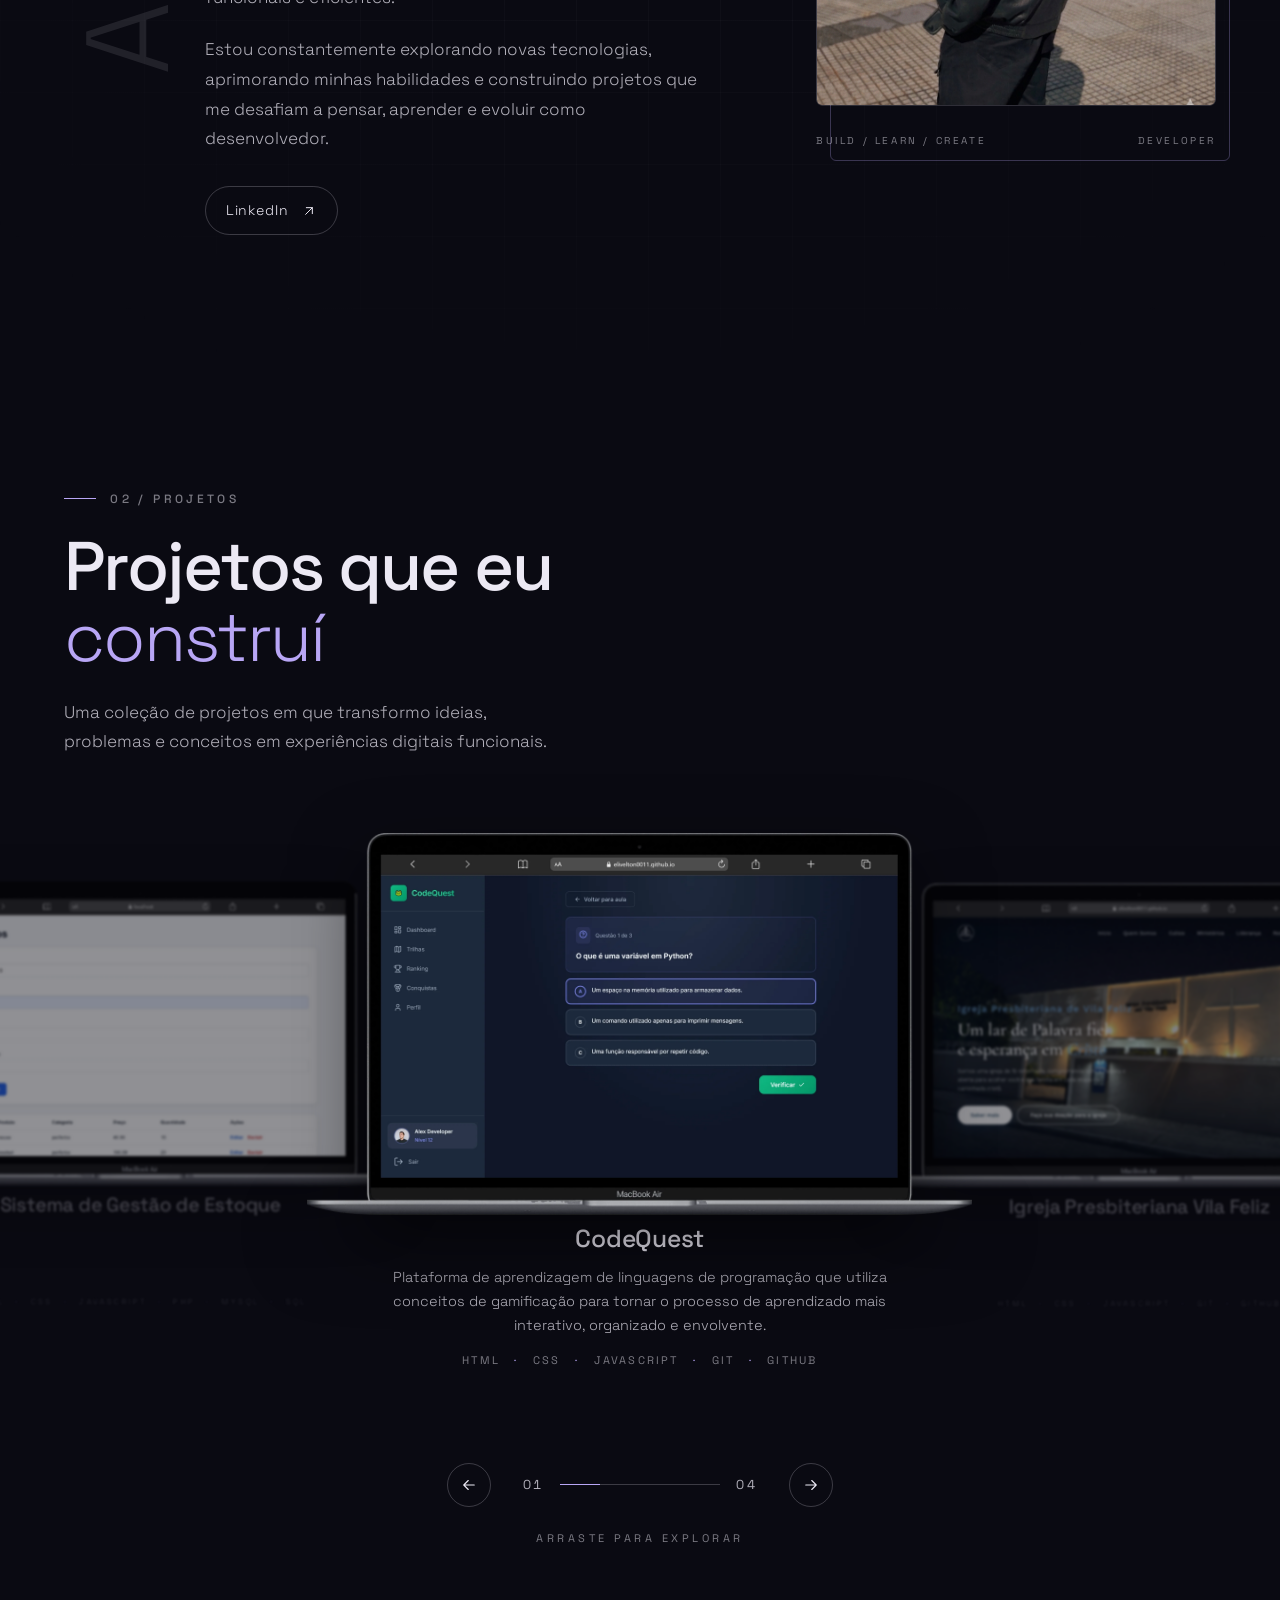
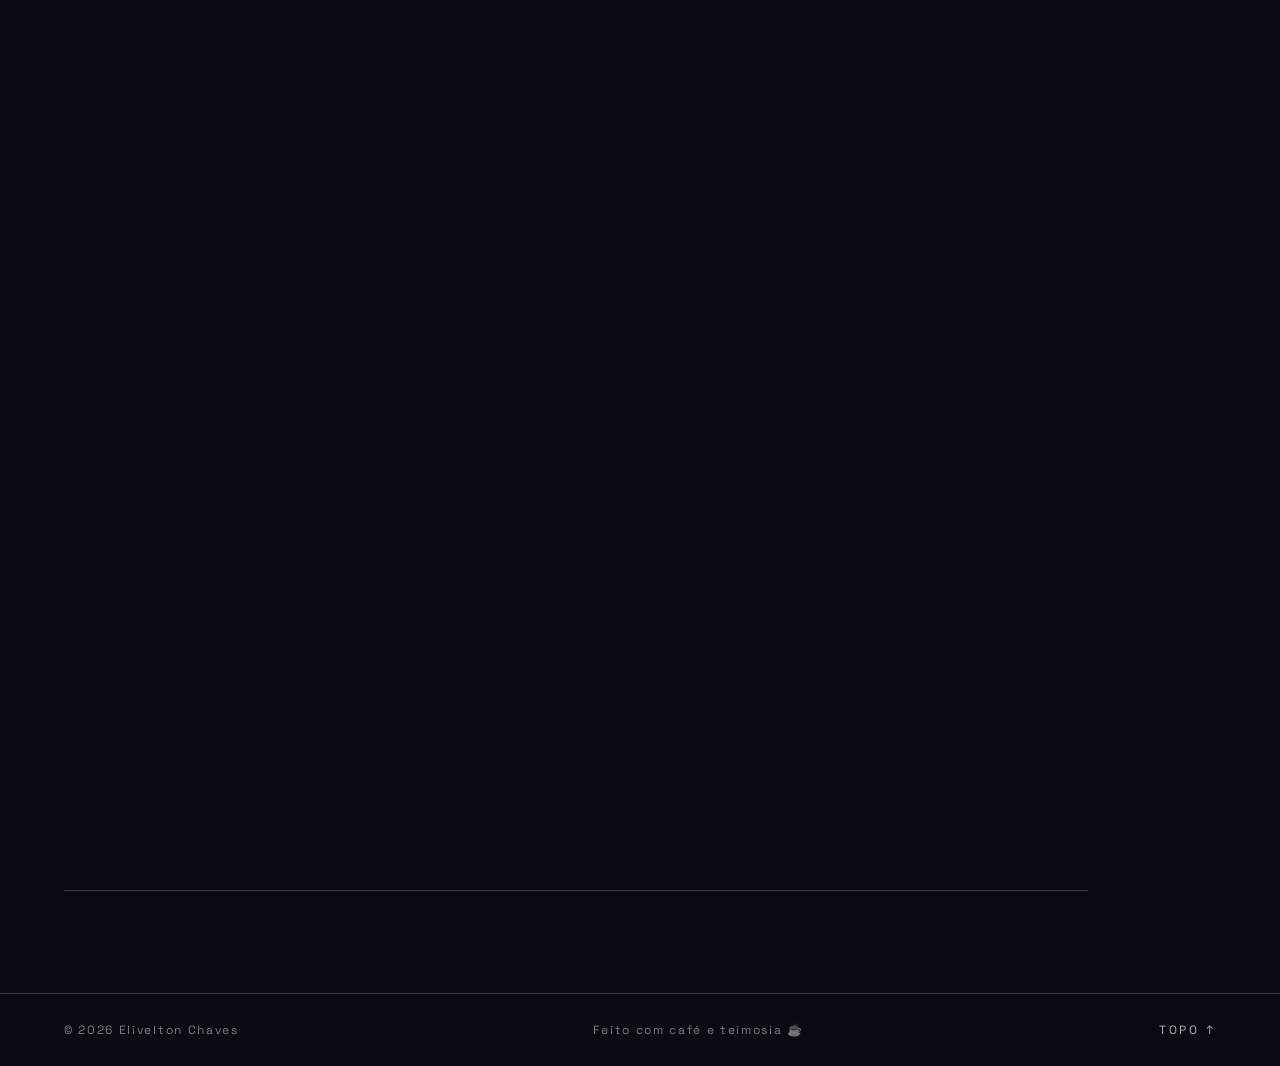
==== commit 0b7624bf: "Update index.html" ====
--- a/index.html
+++ b/index.html
@@ -46,7 +46,7 @@
   <link rel="preconnect" href="https://fonts.googleapis.com">
   <link rel="preconnect" href="https://fonts.gstatic.com" crossorigin>
   <link href="https://fonts.googleapis.com/css2?family=Space+Grotesk:wght@300;400;500;600&display=swap" rel="stylesheet">
-  <link rel="stylesheet" href="css/style.css">
+  <link rel="stylesheet" href="css/style.css?v=1">
 </head>
 <body>
 
